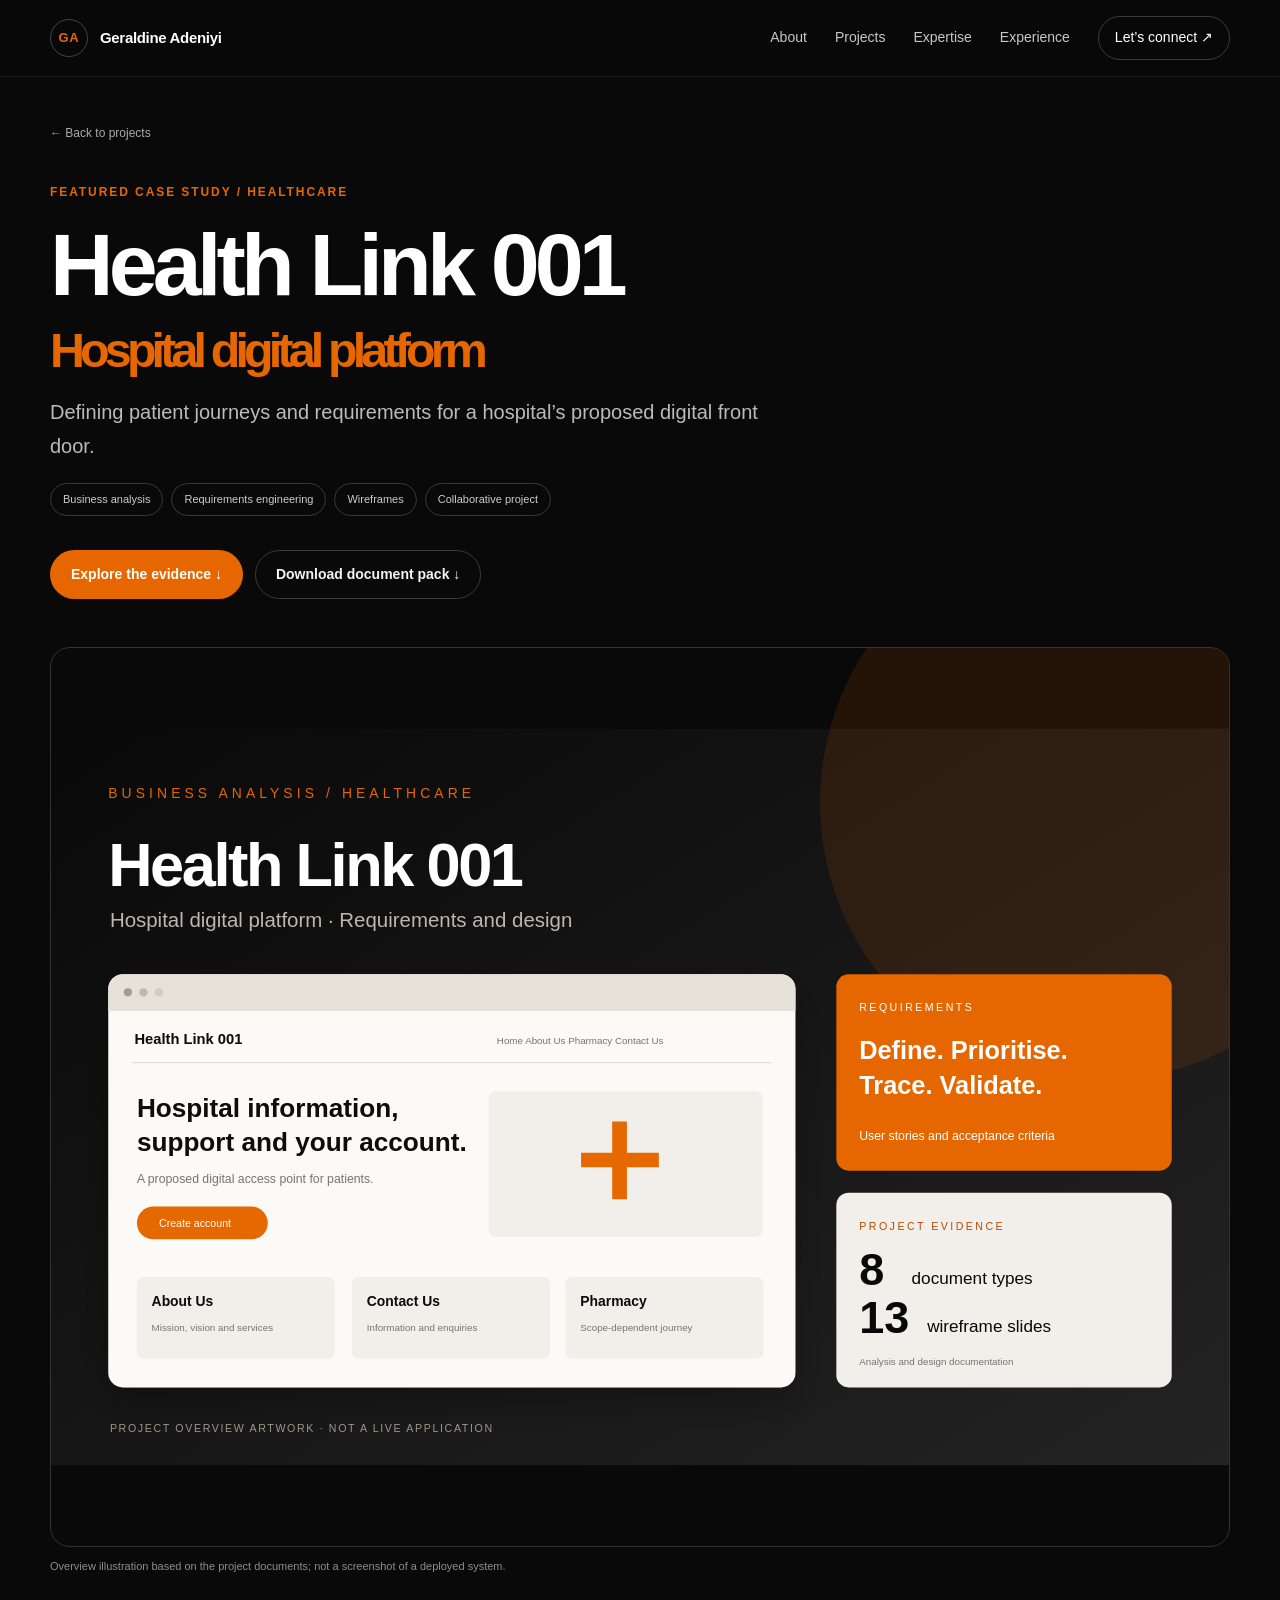
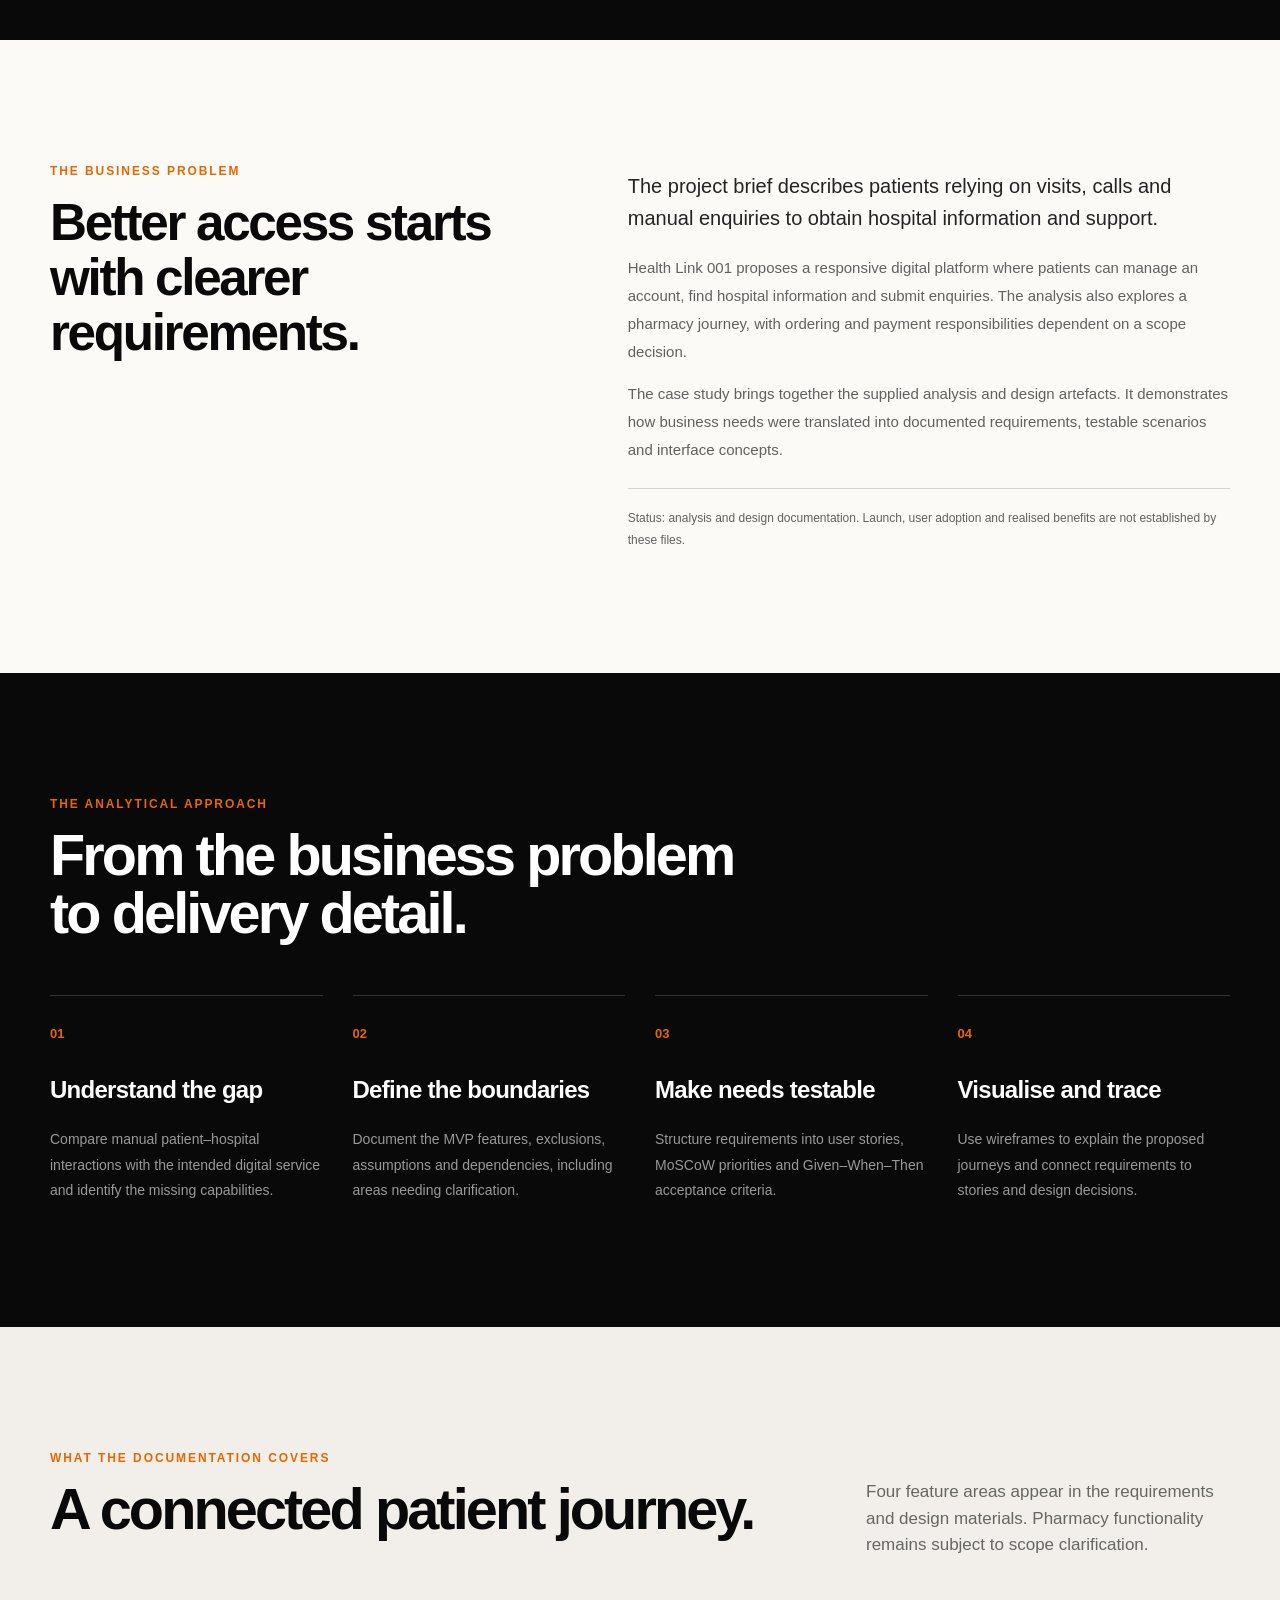
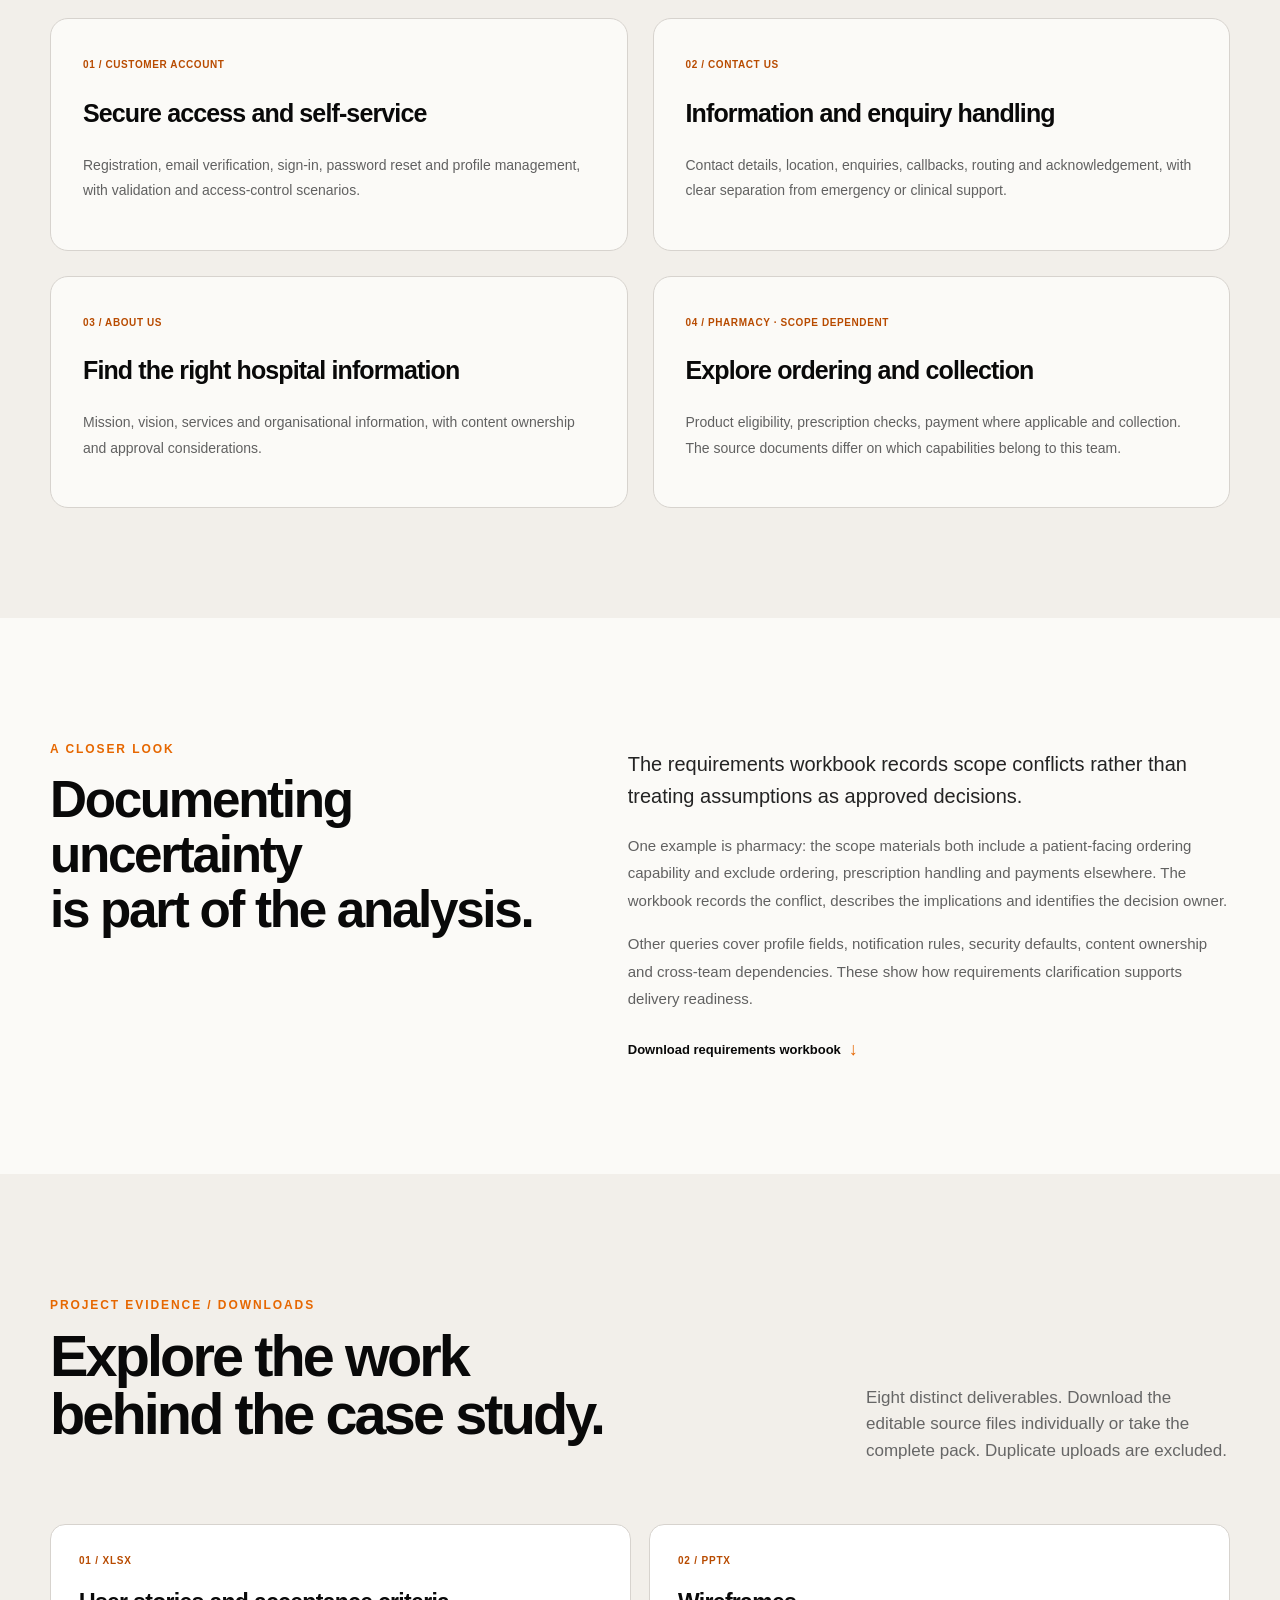
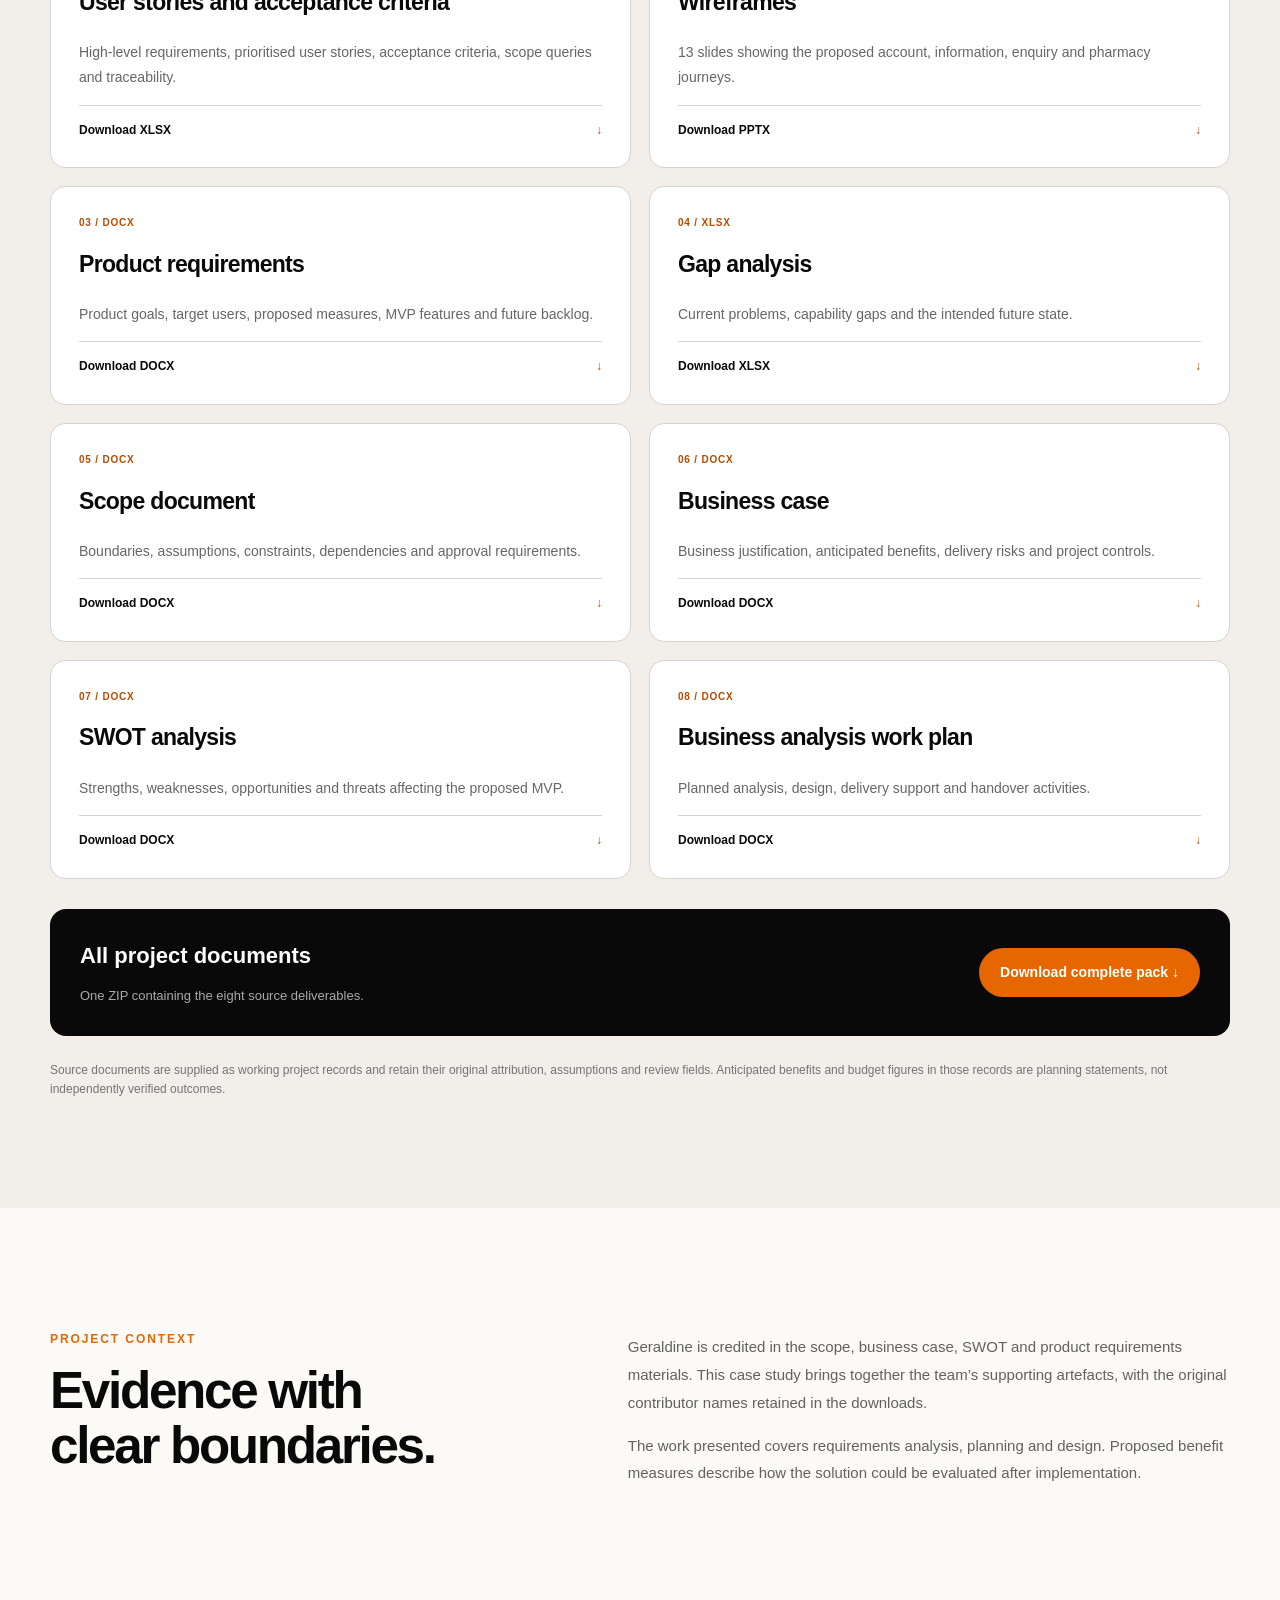
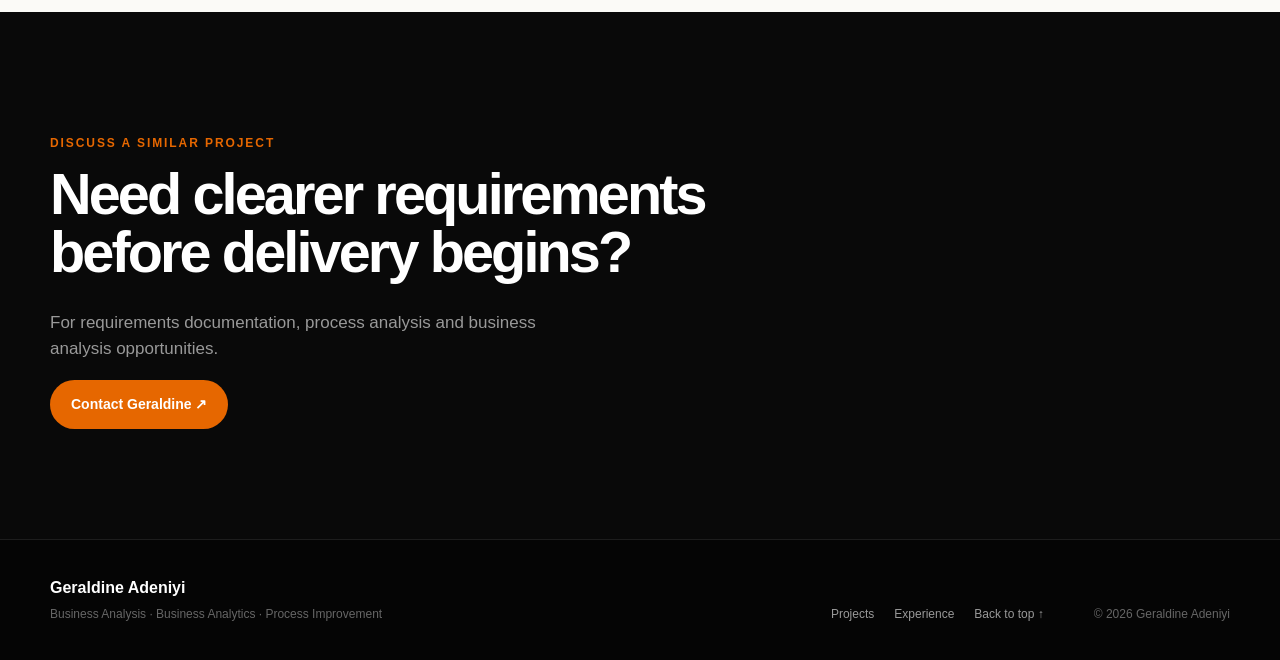
==== health-link.html @ 3f46150f "Add files via upload" ====
<!doctype html><html lang="en"><head><meta charset="utf-8"><meta name="viewport" content="width=device-width,initial-scale=1"><meta name="theme-color" content="#090909"><title>Health Link 001 | Geraldine Adeniyi</title><meta name="description" content="Health Link 001 business analysis case study: hospital digital platform requirements, user stories, wireframes, gap analysis and project documentation."><link rel="stylesheet" href="styles.css"><link rel="icon" href="assets/favicon.svg"><script src="script.js" defer></script></head><body><a class="skip-link" href="#main">Skip to content</a><header class="site-header" id="top"><div class="shell nav-wrap"><a class="brand" href="index.html#top"><span class="brand-mark">GA</span><span class="brand-name">Geraldine Adeniyi</span></a><button class="menu-toggle" type="button" aria-expanded="false" aria-controls="primary-nav" aria-label="Open navigation"><span></span><span></span></button><nav id="primary-nav" class="primary-nav" aria-label="Primary navigation"><a href="index.html#about">About</a><a href="index.html#work">Projects</a><a href="index.html#expertise">Expertise</a><a href="index.html#experience">Experience</a><a href="index.html#contact" class="nav-cta">Let’s connect ↗</a></nav></div></header><main id="main"><section class="hl-hero"><div class="shell"><a class="hl-back" href="index.html#work">← Back to projects</a><p class="section-kicker">Featured case study / Healthcare</p><h1>Health Link 001<span>Hospital digital platform</span></h1><p class="hl-lede">Defining patient journeys and requirements for a hospital’s proposed digital front door.</p><div class="hl-tags"><span>Business analysis</span><span>Requirements engineering</span><span>Wireframes</span><span>Collaborative project</span></div><div class="hero-actions"><a class="button button-primary" href="#documents">Explore the evidence ↓</a><a class="button button-ghost" href="assets/health-link/health-link-project-documents.zip" download>Download document pack ↓</a></div><img class="hl-cover" src="assets/health-link/health-link-overview.svg" alt="Health Link project overview showing a hospital homepage concept and requirements deliverables" width="1440" height="900"><p class="hl-caption">Overview illustration based on the project documents; not a screenshot of a deployed system.</p></div></section><section class="section section-light"><div class="shell hl-intro"><div><p class="section-kicker">The business problem</p><h2>Better access starts with clearer requirements.</h2></div><div><p class="hl-lead">The project brief describes patients relying on visits, calls and manual enquiries to obtain hospital information and support.</p><p>Health Link 001 proposes a responsive digital platform where patients can manage an account, find hospital information and submit enquiries. The analysis also explores a pharmacy journey, with ordering and payment responsibilities dependent on a scope decision.</p><p>The case study brings together the supplied analysis and design artefacts. It demonstrates how business needs were translated into documented requirements, testable scenarios and interface concepts.</p><p class="hl-status">Status: analysis and design documentation. Launch, user adoption and realised benefits are not established by these files.</p></div></div></section><section class="section section-dark"><div class="shell"><div class="section-heading"><p class="section-kicker">The analytical approach</p><h2>From the business problem<br>to delivery detail.</h2></div><div class="hl-steps"><article><b>01</b><h3>Understand the gap</h3><p>Compare manual patient–hospital interactions with the intended digital service and identify the missing capabilities.</p></article><article><b>02</b><h3>Define the boundaries</h3><p>Document the MVP features, exclusions, assumptions and dependencies, including areas needing clarification.</p></article><article><b>03</b><h3>Make needs testable</h3><p>Structure requirements into user stories, MoSCoW priorities and Given–When–Then acceptance criteria.</p></article><article><b>04</b><h3>Visualise and trace</h3><p>Use wireframes to explain the proposed journeys and connect requirements to stories and design decisions.</p></article></div></div></section><section class="section section-cream"><div class="shell"><div class="section-heading split-heading"><div><p class="section-kicker">What the documentation covers</p><h2>A connected patient journey.</h2></div><p>Four feature areas appear in the requirements and design materials. Pharmacy functionality remains subject to scope clarification.</p></div><div class="hl-areas"><article><span>01 / CUSTOMER ACCOUNT</span><h3>Secure access and self-service</h3><p>Registration, email verification, sign-in, password reset and profile management, with validation and access-control scenarios.</p></article><article><span>02 / CONTACT US</span><h3>Information and enquiry handling</h3><p>Contact details, location, enquiries, callbacks, routing and acknowledgement, with clear separation from emergency or clinical support.</p></article><article><span>03 / ABOUT US</span><h3>Find the right hospital information</h3><p>Mission, vision, services and organisational information, with content ownership and approval considerations.</p></article><article><span>04 / PHARMACY · SCOPE DEPENDENT</span><h3>Explore ordering and collection</h3><p>Product eligibility, prescription checks, payment where applicable and collection. The source documents differ on which capabilities belong to this team.</p></article></div></div></section><section class="section section-light"><div class="shell hl-intro"><div><p class="section-kicker">A closer look</p><h2>Documenting uncertainty<br>is part of the analysis.</h2></div><div><p class="hl-lead">The requirements workbook records scope conflicts rather than treating assumptions as approved decisions.</p><p>One example is pharmacy: the scope materials both include a patient-facing ordering capability and exclude ordering, prescription handling and payments elsewhere. The workbook records the conflict, describes the implications and identifies the decision owner.</p><p>Other queries cover profile fields, notification rules, security defaults, content ownership and cross-team dependencies. These show how requirements clarification supports delivery readiness.</p><a class="text-link" href="assets/health-link/requirements-and-user-stories.xlsx" download>Download requirements workbook <span>↓</span></a></div></div></section><section class="section section-cream" id="documents"><div class="shell"><div class="section-heading split-heading"><div><p class="section-kicker">Project evidence / Downloads</p><h2>Explore the work<br>behind the case study.</h2></div><p>Eight distinct deliverables. Download the editable source files individually or take the complete pack. Duplicate uploads are excluded.</p></div><div class="hl-downloads"><article><span class="hl-filetype">01 / XLSX</span><h3>User stories and acceptance criteria</h3><p>High-level requirements, prioritised user stories, acceptance criteria, scope queries and traceability.</p><a href="assets/health-link/requirements-and-user-stories.xlsx" download>Download XLSX <span>↓</span></a></article><article><span class="hl-filetype">02 / PPTX</span><h3>Wireframes</h3><p>13 slides showing the proposed account, information, enquiry and pharmacy journeys.</p><a href="assets/health-link/wireframes.pptx" download>Download PPTX <span>↓</span></a></article><article><span class="hl-filetype">03 / DOCX</span><h3>Product requirements</h3><p>Product goals, target users, proposed measures, MVP features and future backlog.</p><a href="assets/health-link/product-requirements.docx" download>Download DOCX <span>↓</span></a></article><article><span class="hl-filetype">04 / XLSX</span><h3>Gap analysis</h3><p>Current problems, capability gaps and the intended future state.</p><a href="assets/health-link/gap-analysis.xlsx" download>Download XLSX <span>↓</span></a></article><article><span class="hl-filetype">05 / DOCX</span><h3>Scope document</h3><p>Boundaries, assumptions, constraints, dependencies and approval requirements.</p><a href="assets/health-link/scope-document.docx" download>Download DOCX <span>↓</span></a></article><article><span class="hl-filetype">06 / DOCX</span><h3>Business case</h3><p>Business justification, anticipated benefits, delivery risks and project controls.</p><a href="assets/health-link/business-case.docx" download>Download DOCX <span>↓</span></a></article><article><span class="hl-filetype">07 / DOCX</span><h3>SWOT analysis</h3><p>Strengths, weaknesses, opportunities and threats affecting the proposed MVP.</p><a href="assets/health-link/swot-analysis.docx" download>Download DOCX <span>↓</span></a></article><article><span class="hl-filetype">08 / DOCX</span><h3>Business analysis work plan</h3><p>Planned analysis, design, delivery support and handover activities.</p><a href="assets/health-link/ba-work-plan.docx" download>Download DOCX <span>↓</span></a></article></div><div class="hl-pack"><div><h3>All project documents</h3><p>One ZIP containing the eight source deliverables.</p></div><a class="button button-primary" href="assets/health-link/health-link-project-documents.zip" download>Download complete pack ↓</a></div><p class="project-note">Source documents are supplied as working project records and retain their original attribution, assumptions and review fields. Anticipated benefits and budget figures in those records are planning statements, not independently verified outcomes.</p></div></section><section class="section section-light"><div class="shell hl-intro"><div><p class="section-kicker">Project context</p><h2>Evidence with<br>clear boundaries.</h2></div><div><p>Geraldine is credited in the scope, business case, SWOT and product requirements materials. This case study brings together the team’s supporting artefacts, with the original contributor names retained in the downloads.</p><p>The work presented covers requirements analysis, planning and design. Proposed benefit measures describe how the solution could be evaluated after implementation.</p></div></div></section><section class="section contact-section"><div class="shell contact-copy"><p class="section-kicker">Discuss a similar project</p><h2>Need clearer requirements<br>before delivery begins?</h2><p>For requirements documentation, process analysis and business analysis opportunities.</p><a class="button button-primary" href="mailto:Geraldine.Adeniyi@gmail.com">Contact Geraldine ↗</a></div></section></main><footer class="site-footer"><div class="shell footer-grid"><div><strong>Geraldine Adeniyi</strong><p>Business Analysis · Business Analytics · Process Improvement</p></div><div class="footer-links"><a href="index.html#work">Projects</a><a href="index.html#experience">Experience</a><a href="index.html#top">Back to top ↑</a></div><p class="copyright">© <span id="year">2026</span> Geraldine Adeniyi</p></div></footer></body></html>
---- styles.css ----
:root{
  --ink:#090909;
  --ink-soft:#141414;
  --charcoal:#232323;
  --muted:#747474;
  --line:#d7d3ce;
  --cream:#f2efea;
  --paper:#fbfaf7;
  --white:#ffffff;
  --accent:#e66700;
  --accent-deep:#b84b00;
  --accent-soft:#f6dcc8;
  --radius:22px;
  --shadow:0 18px 60px rgba(0,0,0,.12);
  --shell:min(1180px,calc(100% - 40px));
}
*{box-sizing:border-box}
html{scroll-behavior:smooth}
body{margin:0;background:var(--paper);color:var(--ink);font-family:Inter,ui-sans-serif,-apple-system,BlinkMacSystemFont,"Segoe UI",Roboto,Helvetica,Arial,sans-serif;line-height:1.55;-webkit-font-smoothing:antialiased}
img{display:block;max-width:100%}
a{color:inherit;text-decoration:none}
button,input,textarea,select{font:inherit}
button{color:inherit}
.shell{width:var(--shell);margin-inline:auto}
.skip-link{position:fixed;left:16px;top:-80px;z-index:9999;background:var(--accent);color:#fff;padding:10px 14px;border-radius:9px}.skip-link:focus{top:16px}

.site-header{position:fixed;inset:0 0 auto;z-index:100;background:rgba(9,9,9,.88);backdrop-filter:blur(18px);border-bottom:1px solid rgba(255,255,255,.08)}
.nav-wrap{height:76px;display:flex;align-items:center;justify-content:space-between;gap:30px}
.brand{display:flex;align-items:center;gap:12px;color:#fff;font-weight:750;letter-spacing:-.02em}.brand-mark{display:grid;place-items:center;width:38px;height:38px;border:1px solid rgba(255,255,255,.24);border-radius:50%;color:var(--accent);font-size:13px;letter-spacing:.06em}.brand-name{font-size:15px}
.primary-nav{display:flex;align-items:center;gap:28px;color:#c8c8c8;font-size:14px}.primary-nav a{transition:.25s}.primary-nav a:hover{color:#fff}.nav-cta{border:1px solid #3b3b3b;padding:10px 16px;border-radius:999px;color:#fff!important}.nav-cta:hover{border-color:var(--accent)!important}
.menu-toggle{display:none;background:none;border:0;width:44px;height:44px;place-items:center;padding:0}.menu-toggle span{display:block;width:21px;height:1px;background:#fff;margin:5px auto}

.hero{min-height:820px;background:var(--ink);color:#fff;padding:150px 0 86px;position:relative;overflow:hidden}.hero:before{content:"";position:absolute;width:620px;height:620px;border-radius:50%;background:radial-gradient(circle,rgba(230,103,0,.17),transparent 66%);right:-180px;top:-120px}.hero-grid{display:grid;grid-template-columns:1.12fr .88fr;align-items:center;gap:70px;position:relative;z-index:1}.eyebrow{display:flex;align-items:center;gap:10px;color:#bbb;font-size:13px;text-transform:uppercase;letter-spacing:.13em}.eyebrow span{width:34px;height:1px;background:var(--accent)}
.hero h1{font-size:clamp(52px,6.3vw,88px);line-height:.98;letter-spacing:-.065em;max-width:850px;margin:25px 0 27px;font-weight:650}.hero h1 em{font-style:normal;color:var(--accent)}.hero-lede{max-width:720px;color:#b8b8b8;font-size:19px;line-height:1.7}.hero-actions{display:flex;gap:12px;margin:34px 0 42px;flex-wrap:wrap}.button{display:inline-flex;align-items:center;justify-content:center;gap:9px;border-radius:999px;padding:13px 20px;border:1px solid transparent;cursor:pointer;font-weight:700;font-size:14px;transition:.25s}.button-primary{background:var(--accent);color:#fff}.button-primary:hover{background:#ff7600;transform:translateY(-1px)}.button-ghost{border-color:#3a3a3a;color:#f4f4f4}.button-ghost:hover{border-color:#666;background:#171717}.hero-proof{display:grid;grid-template-columns:repeat(3,1fr);gap:16px;max-width:650px}.hero-proof div{border-top:1px solid #333;padding-top:16px}.hero-proof strong{display:block;font-size:22px;letter-spacing:-.03em}.hero-proof span{display:block;color:#888;font-size:12px;margin-top:4px}
.hero-visual{position:relative;min-height:590px}.portrait-frame{height:590px;border-radius:190px 190px 26px 26px;overflow:hidden;border:1px solid #343434;background:#1a1a1a;position:relative;z-index:2;box-shadow:0 25px 90px rgba(0,0,0,.38)}.portrait-frame img{width:100%;height:100%;object-fit:cover;object-position:center 20%}.availability{position:absolute;z-index:4;bottom:22px;left:-28px;background:#fff;color:#111;padding:12px 16px;border-radius:999px;font-size:12px;font-weight:700;box-shadow:var(--shadow);display:flex;align-items:center;gap:8px}.availability i{width:8px;height:8px;background:var(--accent);border-radius:50%;box-shadow:0 0 0 5px rgba(230,103,0,.12)}.hero-orbit{position:absolute;border:1px solid rgba(230,103,0,.3);border-radius:50%;z-index:1}.hero-orbit-one{width:160px;height:160px;right:-45px;top:100px}.hero-orbit-two{width:80px;height:80px;left:-30px;top:30px}

.ticker{overflow:hidden;background:var(--accent);color:#fff;border-block:1px solid rgba(0,0,0,.1)}.ticker-track{display:flex;gap:24px;align-items:center;white-space:nowrap;width:max-content;padding:14px 0;animation:ticker 38s linear infinite;text-transform:uppercase;font-size:12px;font-weight:800;letter-spacing:.1em}.ticker-track b{opacity:.6}@keyframes ticker{to{transform:translateX(-50%)}}
.section{padding:110px 0}.section-light{background:var(--paper)}.section-dark{background:var(--ink);color:#fff}.section-cream{background:var(--cream)}.section-kicker{font-size:12px;font-weight:800;text-transform:uppercase;letter-spacing:.16em;color:var(--accent)}
.about-grid{display:grid;grid-template-columns:.55fr 1.5fr .8fr;gap:55px;align-items:start}.about-main h2,.section-heading h2,.founder-copy h2,.contact-copy h2{font-size:clamp(40px,4.5vw,64px);line-height:1.02;letter-spacing:-.05em;margin:0 0 28px}.about-main p{font-size:17px;color:#4f4f4f;max-width:790px}.about-main .lead{font-size:21px;color:#1f1f1f}.about-main a{color:var(--accent);font-weight:750}.about-aside{border-top:1px solid var(--line);padding-top:18px}.aside-title{margin:0 0 17px;font-size:13px;text-transform:uppercase;letter-spacing:.12em;color:#777}.chip-grid{display:flex;flex-wrap:wrap;gap:8px}.chip-grid span{border:1px solid #d7d3ce;background:#fff;border-radius:999px;padding:8px 11px;font-size:12px;color:#444}
.section-heading{max-width:850px;margin-bottom:52px}.section-dark .section-heading h2{color:#fff}.capability-grid{display:grid;grid-template-columns:repeat(3,1fr);border-top:1px solid #2e2e2e}.capability-card{padding:38px 28px 24px 0;border-right:1px solid #2e2e2e;min-height:290px}.capability-card+ .capability-card{padding-left:28px}.capability-card:last-child{border-right:0}.card-index{color:var(--accent);font-weight:800;font-size:13px}.capability-card h3{font-size:29px;letter-spacing:-.04em;margin:65px 0 14px}.capability-card p{color:#939393;font-size:15px;max-width:330px}
.split-heading{display:grid;grid-template-columns:1.35fr .65fr;gap:60px;max-width:none;align-items:end}.split-heading p:last-child{color:#666;font-size:17px;margin:0 0 8px}.projects-grid{display:grid;grid-template-columns:repeat(2,1fr);gap:24px}.project-card{background:#fff;border:1px solid #dedad5;border-radius:var(--radius);overflow:hidden;box-shadow:0 1px 0 rgba(0,0,0,.02);transition:.25s}.project-card:hover{transform:translateY(-3px);box-shadow:0 24px 60px rgba(31,23,14,.10)}.project-featured{grid-column:1/-1;display:grid;grid-template-columns:1.25fr .75fr}.project-wide{grid-column:1/-1;display:grid;grid-template-columns:.95fr 1.05fr}.project-image{position:relative;background:#e8e5e0;min-height:310px;display:block;overflow:hidden}.project-featured .project-image,.project-wide .project-image{min-height:420px}.project-image img{width:100%;height:100%;object-fit:cover;transition:transform .5s}.project-card:hover .project-image img{transform:scale(1.015)}.project-image-health img{object-fit:contain;background:#fff;padding:18px}.live-badge,.asset-badge{position:absolute;left:18px;top:18px;border-radius:999px;padding:7px 10px;font-size:11px;font-weight:800;letter-spacing:.04em}.live-badge{background:var(--accent);color:#fff}.asset-badge{background:rgba(9,9,9,.82);color:#fff;backdrop-filter:blur(6px)}.project-body{padding:28px 28px 31px}.project-meta{display:flex;justify-content:space-between;gap:15px;color:#777;font-size:11px;text-transform:uppercase;letter-spacing:.09em}.project-body h3{font-size:30px;letter-spacing:-.04em;margin:19px 0 12px}.project-body p{color:#616161;font-size:15px}.text-link{display:inline-flex;align-items:center;gap:8px;margin-top:8px;font-size:13px;font-weight:800}.text-link span{color:var(--accent);font-size:18px}
.service-groups{display:grid;grid-template-columns:1fr 1fr;gap:22px}.service-group{border:1px solid var(--line);border-radius:var(--radius);padding:32px;background:#fff;min-height:330px}.service-primary{display:flex;flex-direction:column}.service-label{color:var(--accent);font-size:11px;font-weight:800;text-transform:uppercase;letter-spacing:.14em;margin:0}.service-group h3{font-size:35px;letter-spacing:-.04em;margin:50px 0 14px}.service-group>p:not(.service-label){color:#666;max-width:470px}.service-button{margin-top:auto;border:0;border-top:1px solid var(--line);background:transparent;text-align:left;padding:18px 0 0;font-weight:800;cursor:pointer;display:flex;justify-content:space-between}.service-button span{color:var(--accent)}.standalones{grid-column:1/-1;min-height:auto}.standalone-list{margin-top:20px;border-top:1px solid var(--line)}.standalone-list button{width:100%;display:flex;align-items:center;justify-content:space-between;padding:21px 0;border:0;border-bottom:1px solid var(--line);background:none;cursor:pointer;text-align:left;font-size:24px;letter-spacing:-.025em}.standalone-list button:hover span{color:var(--accent)}.standalone-list b{font-size:11px;color:#aaa;letter-spacing:.12em}
.founder-section{background:var(--accent);color:#fff}.founder-grid{display:grid;grid-template-columns:.45fr 1.55fr;gap:70px}.founder-badge{width:150px;height:150px;border:1px solid rgba(255,255,255,.45);border-radius:50%;display:grid;place-items:center;text-transform:uppercase;letter-spacing:.12em;font-size:12px}.founder-copy .section-kicker{color:#1c1c1c}.founder-copy p{max-width:760px;font-size:19px;color:#ffe8d8}.founder-copy .button{background:#111;margin-top:18px}.founder-copy .button:hover{background:#262626}
.experience-grid{display:grid;grid-template-columns:.8fr 1.2fr;gap:70px}.timeline{border-top:1px solid var(--line)}.timeline-item{display:grid;grid-template-columns:145px 1fr;gap:28px;border-bottom:1px solid var(--line);padding:28px 0}.timeline-date{font-size:12px;color:#777;text-transform:uppercase;letter-spacing:.08em}.timeline h3{font-size:23px;letter-spacing:-.03em;margin:0 0 3px}.timeline .org{color:var(--accent);font-weight:700;margin:0 0 10px;font-size:13px}.timeline p{color:#666;font-size:14px;margin:0;max-width:600px}
.contact-section{background:var(--ink);color:#fff}.contact-grid{display:grid;grid-template-columns:.9fr 1.1fr;gap:90px}.contact-copy p:not(.section-kicker){color:#999;font-size:17px;max-width:540px}.contact-email{display:inline-flex;gap:10px;margin-top:28px;color:#fff;font-weight:800;border-bottom:1px solid #3a3a3a;padding-bottom:8px}.contact-email span{color:var(--accent)}.contact-form{display:grid;grid-template-columns:1fr 1fr;gap:18px}.contact-form label{display:grid;gap:8px;color:#aaa;font-size:12px}.contact-form label:nth-of-type(3),.contact-form label:nth-of-type(4){grid-column:1/-1}.contact-form input,.contact-form select,.contact-form textarea{width:100%;background:#141414;border:1px solid #333;border-radius:12px;color:#fff;padding:13px 14px;outline:none}.contact-form textarea{resize:vertical;min-height:145px}.contact-form input:focus,.contact-form select:focus,.contact-form textarea:focus{border-color:var(--accent)}.form-submit{grid-column:1/-1;border:0;justify-content:space-between}.form-note{grid-column:1/-1;color:#727272;font-size:11px}.form-note a{color:#bfbfbf;text-decoration:underline}.hp{position:absolute!important;left:-9999px!important;opacity:0!important}
.site-footer{background:#050505;color:#fff;border-top:1px solid #1d1d1d;padding:36px 0}.footer-grid{display:grid;grid-template-columns:1fr auto auto;align-items:end;gap:50px}.footer-grid strong{font-size:16px}.footer-grid p{color:#666;font-size:12px;margin:4px 0 0}.footer-links{display:flex;gap:20px;color:#999;font-size:12px}.footer-links a:hover{color:var(--accent)}.copyright{white-space:nowrap}
.reveal{opacity:0;transform:translateY(18px);transition:opacity .65s ease,transform .65s ease}.reveal.visible{opacity:1;transform:none}

@media (max-width:980px){
  :root{--shell:min(100% - 32px,760px)}
  .menu-toggle{display:block}.primary-nav{position:absolute;top:76px;left:0;right:0;background:#0d0d0d;border-top:1px solid #272727;padding:22px 24px 28px;display:none;flex-direction:column;align-items:flex-start}.primary-nav.open{display:flex}.nav-cta{margin-top:4px}
  .hero{padding-top:130px}.hero-grid{grid-template-columns:1fr;gap:45px}.hero-copy{order:1}.hero-visual{order:0;max-width:460px;margin-inline:auto;width:100%;min-height:480px}.portrait-frame{height:480px}.hero-proof{max-width:none}
  .about-grid{grid-template-columns:1fr;gap:30px}.about-aside{margin-top:10px}.capability-grid{grid-template-columns:1fr}.capability-card,.capability-card+.capability-card{border-right:0;border-bottom:1px solid #2e2e2e;padding:30px 0;min-height:auto}.capability-card:last-child{border-bottom:0}.capability-card h3{margin-top:38px}
  .split-heading{grid-template-columns:1fr;gap:18px}.projects-grid{grid-template-columns:1fr}.project-featured,.project-wide{grid-column:auto;display:block}.project-featured .project-image,.project-wide .project-image{min-height:340px}.service-groups{grid-template-columns:1fr}.standalones{grid-column:auto}.founder-grid,.experience-grid,.contact-grid{grid-template-columns:1fr}.founder-badge{width:110px;height:110px}.contact-grid{gap:45px}.footer-grid{grid-template-columns:1fr;gap:20px;align-items:start}
}
@media (max-width:640px){
  :root{--shell:calc(100% - 28px);--radius:18px}.section{padding:78px 0}.brand-name{display:none}.hero{min-height:auto;padding:115px 0 64px}.hero h1{font-size:50px}.hero-lede{font-size:17px}.hero-proof{grid-template-columns:1fr 1fr}.hero-proof div:last-child{grid-column:1/-1}.hero-visual{min-height:390px}.portrait-frame{height:390px;border-radius:120px 120px 20px 20px}.availability{left:10px;bottom:14px;max-width:92%}.about-main h2,.section-heading h2,.founder-copy h2,.contact-copy h2{font-size:40px}.about-main .lead{font-size:18px}.project-image,.project-featured .project-image,.project-wide .project-image{min-height:235px}.project-body{padding:23px 20px}.project-body h3{font-size:26px}.service-group{padding:24px}.service-group h3{font-size:30px}.standalone-list button{font-size:20px}.timeline-item{grid-template-columns:1fr;gap:10px}.contact-form{grid-template-columns:1fr}.contact-form label,.contact-form label:nth-of-type(3),.contact-form label:nth-of-type(4),.form-submit,.form-note{grid-column:1}.footer-links{flex-wrap:wrap}.ticker-track{animation-duration:28s}
}
@media (prefers-reduced-motion:reduce){html{scroll-behavior:auto}.ticker-track{animation:none}.reveal{opacity:1;transform:none;transition:none}}

.project-showcase{grid-template-columns:repeat(2,minmax(0,1fr));gap:26px}
.project-showcase .project-card{display:flex;flex-direction:column}
.project-showcase .project-image{min-height:0;aspect-ratio:16/9;background:#111}
.project-thumbnail img{width:100%;height:100%;object-fit:cover;padding:0;background:transparent}
.project-open{position:absolute;right:18px;bottom:18px;background:#fff;color:#111;padding:8px 11px;border-radius:999px;font-size:11px;font-weight:850;opacity:0;transform:translateY(4px);transition:.25s;box-shadow:0 8px 24px rgba(0,0,0,.14)}
.project-thumbnail:hover .project-open{opacity:1;transform:none}
.project-showcase .project-body{display:flex;flex-direction:column;flex:1}
.project-showcase .text-link{margin-top:auto;padding-top:12px}
.cv-section{background:#111;color:#fff;position:relative;overflow:hidden}
.cv-section:before{content:"";position:absolute;width:520px;height:520px;border-radius:50%;right:-180px;top:-220px;background:radial-gradient(circle,rgba(230,103,0,.2),transparent 67%)}
.cv-grid{display:grid;grid-template-columns:1.25fr .75fr;gap:70px;align-items:center;position:relative;z-index:1}
.cv-copy h2{font-size:clamp(40px,4.5vw,64px);line-height:1.02;letter-spacing:-.05em;margin:0 0 24px}
.cv-copy>p:not(.section-kicker){max-width:720px;color:#aaa;font-size:18px}
.role-pills{display:flex;flex-wrap:wrap;gap:9px;margin-top:30px}
.role-pills span{border:1px solid #343434;background:#181818;color:#ddd;border-radius:999px;padding:9px 13px;font-size:12px}
.cv-card{background:#f4f0eb;color:#111;border-radius:24px;padding:34px;min-height:320px;display:flex;flex-direction:column;box-shadow:0 30px 90px rgba(0,0,0,.28)}
.cv-card-label{margin:0 0 auto;color:var(--accent);font-size:11px;text-transform:uppercase;letter-spacing:.15em;font-weight:850}
.cv-card strong{display:block;font-size:31px;letter-spacing:-.04em;margin-bottom:5px}
.cv-card>span{color:#707070;font-size:13px}
.cv-card .button{margin-top:38px;justify-content:space-between}
.cv-card .button b{font-size:18px}
@media (max-width:980px){.project-showcase{grid-template-columns:1fr}.cv-grid{grid-template-columns:1fr}.cv-card{min-height:260px;max-width:560px}.project-open{opacity:1;transform:none}}
@media (max-width:640px){.project-showcase{gap:18px}.cv-card{padding:26px;min-height:240px}.cv-card strong{font-size:27px}.project-open{right:12px;bottom:12px}}

html{scroll-padding-top:95px}a:focus-visible,button:focus-visible,summary:focus-visible{outline:3px solid var(--accent);outline-offset:5px}.reveal{opacity:1;transform:none}.hero-visual{min-height:540px}.portrait-frame{height:540px;border-radius:24px}.portrait-frame img{object-position:center}.visual-caption{position:absolute;top:20px;left:20px;z-index:4;background:#090909b8;color:white;padding:8px 12px;border-radius:20px;font-size:10px;letter-spacing:.08em}.hero-panel{position:absolute;bottom:26px;left:-32px;right:25px;z-index:4;padding:24px;background:#fbfaf7;color:#090909;border-radius:16px;box-shadow:0 20px 50px #0004}.hero-panel small{color:#e66700;font-size:10px;font-weight:800;letter-spacing:.12em}.hero-panel strong{display:block;font-size:25px;line-height:1.15;letter-spacing:-1px;margin:10px 0}.hero-panel p{font-size:12px;color:#666;margin:0}.hero h1{font-size:clamp(50px,6vw,83px)}.photo-note{position:absolute;top:60px;left:20px;color:#fff;background:#090909a0;padding:6px 10px;font-size:9px;border-radius:20px}.hero-proof strong{font-size:18px}.hero-proof span{font-size:11px}.project-showcase .project-image{aspect-ratio:16/10}.project-image img{position:absolute;inset:0}.project-body details{border-top:1px solid var(--line);margin-top:23px;padding-top:16px}.project-body summary{font-size:13px;font-weight:700;cursor:pointer;list-style:none;display:flex;justify-content:space-between}.project-body summary::-webkit-details-marker{display:none}.project-body summary span{color:var(--accent)}.brief{padding-top:20px}.brief h4{font-size:13px;margin:20px 0 8px}.brief p{font-size:13px;line-height:1.75}.status{font-size:10px;color:#b84b00;font-weight:700;letter-spacing:.04em}.filters{display:flex;gap:9px;flex-wrap:wrap;margin-bottom:30px}.filters button{border:1px solid #d7d3ce;background:transparent;border-radius:30px;padding:10px 17px;font-size:12px;cursor:pointer}.filters button.active{background:#090909;color:white;border-color:#090909}.project-card[hidden]{display:none}.project-note{font-size:12px;color:#747474;margin:25px 0 0}.learning-grid{display:grid;grid-template-columns:1fr 1fr;gap:60px}.learning-list{border-top:1px solid var(--line)}.learning-list article{padding:20px 0;border-bottom:1px solid var(--line)}.learning-list h3{font-size:20px;letter-spacing:-.03em;margin:0 0 8px}.learning-list p{font-size:13px;color:#747474;margin:0}.contact-grid{grid-template-columns:1.3fr .7fr;align-items:center}.contact-card{padding:32px;border:1px solid #333;border-radius:22px;background:#141414}.contact-card h3{font-size:24px;letter-spacing:-.03em;margin:0 0 15px}.contact-card p{font-size:14px;color:#999;line-height:1.8}.contact-card .button{margin-top:20px}.profile-slot{display:flex;align-items:center;gap:16px;margin-top:30px;padding-top:25px;border-top:1px solid var(--line)}.profile-slot img{height:64px;width:64px;object-fit:cover;border-radius:50%;filter:grayscale(1)}.profile-slot p{font-size:12px;margin:0!important;color:#747474}.profile-slot strong{display:block;color:#090909}.section-heading h2{max-width:800px}.asset-badge{max-width:calc(100% - 36px)}@media(max-width:980px){.hero-copy{order:0}.hero-visual{order:1;max-width:none;min-height:450px}.portrait-frame{height:450px;border-radius:22px}.hero-panel{left:22px;right:22px}.learning-grid{grid-template-columns:1fr;gap:35px}.contact-grid{grid-template-columns:1fr}}@media(max-width:640px){.hero-visual{min-height:380px}.portrait-frame{height:380px}.hero-panel{padding:20px;bottom:18px;left:15px;right:15px}.hero-panel strong{font-size:23px}.hero h1{font-size:51px}.hero-proof{grid-template-columns:repeat(3,1fr);gap:10px}.hero-proof div:last-child{grid-column:auto}.hero-proof strong{font-size:14px}.hero-proof span{font-size:10px}.brand-name{display:block;font-size:13px}.hero-lede{font-size:16px}.contact-email{font-size:14px}.project-showcase .project-image{min-height:0;aspect-ratio:16/10}.contact-card{padding:25px}.filters button{font-size:11px;padding:9px 12px}}

/* Portrait integration */
.hero-visual{min-height:0}.portrait-frame{height:auto;aspect-ratio:3/4;max-height:620px;border-radius:24px}.portrait-frame img{width:100%;height:100%;object-fit:cover;object-position:center top}.hero-panel{position:relative;bottom:auto;left:auto;right:auto;margin:-22px 18px 0;padding:23px;z-index:4}.hero-panel strong{font-size:25px}.profile-slot img{filter:none;object-position:center 30%;height:74px;width:74px}.hero-orbit-one{right:-25px;top:80px}@media(max-width:980px){.hero-visual{max-width:460px;margin-inline:auto;width:100%;min-height:0}.portrait-frame{height:auto;max-height:none}.hero-panel{left:auto;right:auto;bottom:auto;margin:-20px 15px 0}}@media(max-width:640px){.hero-visual{min-height:0;max-width:400px}.portrait-frame{height:auto;aspect-ratio:3/4;border-radius:20px}.hero-panel{padding:20px;margin:-18px 12px 0;bottom:auto;left:auto;right:auto}.hero-panel strong{font-size:23px}.hero-panel p{font-size:11px}}

/* Health Link project and case study */
.hl-featured{grid-column:1/-1;display:grid!important;grid-template-columns:1.25fr 1fr}.hl-featured[hidden]{display:none!important}.project-showcase .hl-featured .project-image{aspect-ratio:auto;min-height:370px}.hl-featured .project-image img{object-fit:cover}.hl-featured .project-body{padding:35px}.hl-card-tags,.hl-tags{display:flex;gap:8px;flex-wrap:wrap;margin:20px 0}.hl-card-tags span{font-size:10px;padding:6px 9px;border:1px solid var(--line);border-radius:20px}.hl-card-download{font-size:12px;color:var(--accent-deep);font-weight:700;margin-top:15px}.hl-hero{padding:120px 0 65px;background:var(--ink);color:white}.hl-back{display:inline-block;color:#aaa;font-size:12px;margin-bottom:28px}.hl-hero h1{font-size:clamp(52px,7vw,88px);line-height:1;letter-spacing:-.055em;margin:20px 0}.hl-hero h1 span{display:block;color:var(--accent);font-size:.55em;margin-top:17px}.hl-lede{font-size:20px;color:#bbb;max-width:720px;line-height:1.7}.hl-tags span{border:1px solid #393939;border-radius:20px;padding:7px 12px;font-size:11px;color:#ccc}.hl-cover{width:100%;border-radius:20px;border:1px solid #333;margin-top:48px}.hl-caption{font-size:11px;color:#8d8d8d;margin-bottom:0}.hl-intro{display:grid;grid-template-columns:.9fr 1.1fr;gap:85px}.hl-intro h2{font-size:clamp(35px,4vw,53px);line-height:1.07;letter-spacing:-.045em;margin:15px 0}.hl-intro p:not(.section-kicker){font-size:15px;line-height:1.85;color:#616161}.hl-intro .hl-lead{font-size:20px!important;color:#232323!important;line-height:1.6!important}.hl-status{font-size:12px!important;border-top:1px solid var(--line);padding-top:18px;margin-top:24px}.hl-steps{display:grid;grid-template-columns:repeat(4,1fr);gap:30px}.hl-steps article{border-top:1px solid #333;padding-top:25px}.hl-steps b{color:var(--accent);font-size:13px}.hl-steps h3{font-size:24px;letter-spacing:-.03em;margin-top:30px;line-height:1.15}.hl-steps p{color:#999;font-size:14px;line-height:1.8}.hl-areas{display:grid;grid-template-columns:1fr 1fr;gap:25px}.hl-areas article{background:var(--paper);border-radius:18px;padding:32px;border:1px solid var(--line)}.hl-areas span{font-size:10px;color:var(--accent-deep);letter-spacing:.06em;font-weight:800}.hl-areas h3{font-size:25px;line-height:1.2;letter-spacing:-.035em;margin-top:22px}.hl-areas p{font-size:14px;line-height:1.8;color:#616161}.hl-downloads{display:grid;grid-template-columns:repeat(2,1fr);gap:18px}.hl-downloads article{background:white;border:1px solid var(--line);padding:28px;border-radius:15px;display:flex;flex-direction:column}.hl-filetype{font-size:10px;letter-spacing:.08em;color:var(--accent-deep);font-weight:800}.hl-downloads h3{font-size:23px;letter-spacing:-.03em;margin:20px 0 10px;line-height:1.2}.hl-downloads p{font-size:14px;line-height:1.8;color:#666}.hl-downloads a{display:flex;justify-content:space-between;border-top:1px solid var(--line);padding-top:15px;margin-top:auto;font-size:12px;font-weight:800}.hl-downloads a span{color:var(--accent-deep)}.hl-pack{margin-top:30px;padding:30px;background:var(--ink);color:white;border-radius:16px;display:flex;justify-content:space-between;gap:25px;align-items:center}.hl-pack h3{margin:0;font-size:22px}.hl-pack p{font-size:13px;color:#aaa;margin-bottom:0}@media(max-width:980px){.hl-featured{grid-template-columns:1fr!important}.project-showcase .hl-featured .project-image{min-height:0;aspect-ratio:16/10}.hl-intro{grid-template-columns:1fr;gap:20px}.hl-steps{grid-template-columns:1fr 1fr}.hl-featured .project-body{padding:28px}}@media(max-width:640px){.hl-hero{padding-top:110px}.hl-hero h1{font-size:51px}.hl-lede{font-size:17px}.hl-cover{margin-top:30px;border-radius:12px}.hl-steps,.hl-areas,.hl-downloads{grid-template-columns:1fr}.hl-pack{display:block;padding:25px}.hl-pack .button{margin-top:25px}.hl-downloads article,.hl-areas article{padding:25px}.hl-featured .project-body{padding:23px 20px}.hl-hero .hero-actions .button{font-size:12px}.hl-featured .live-badge{font-size:9px;top:12px;left:12px}}
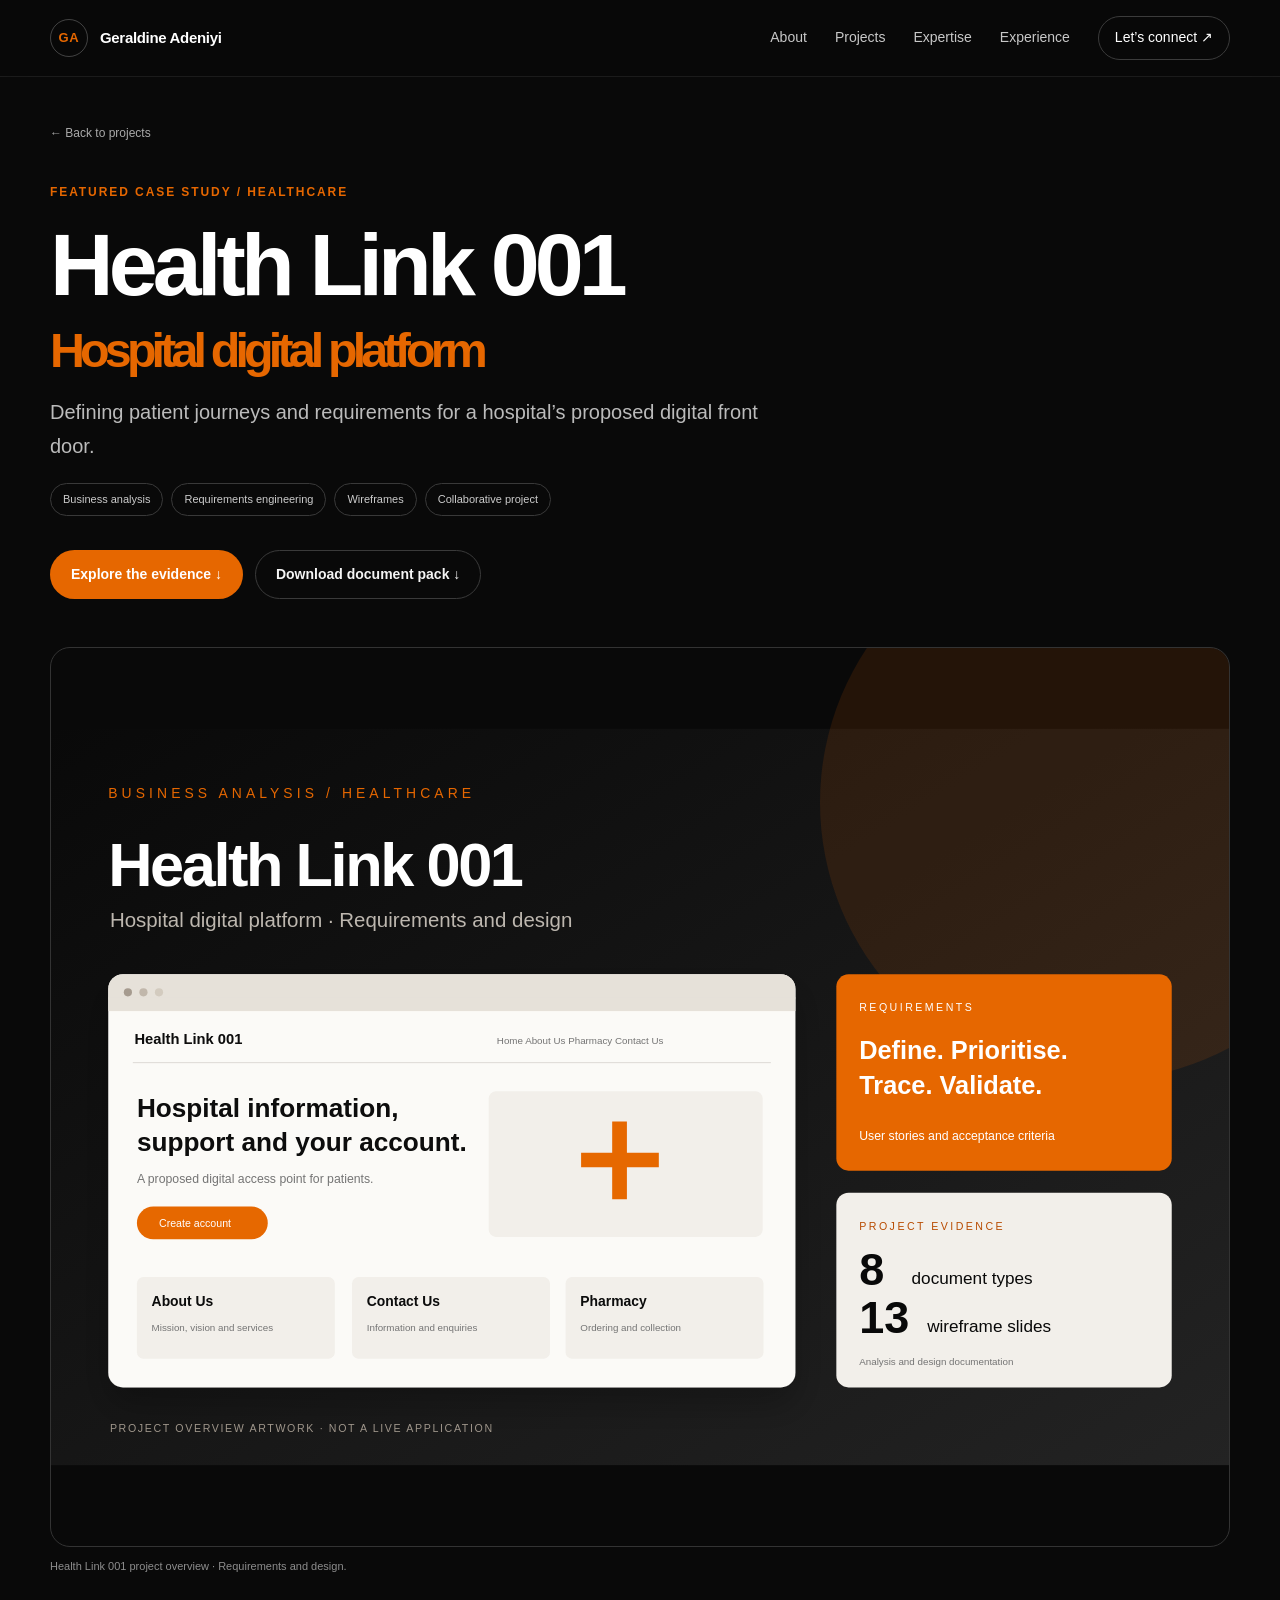
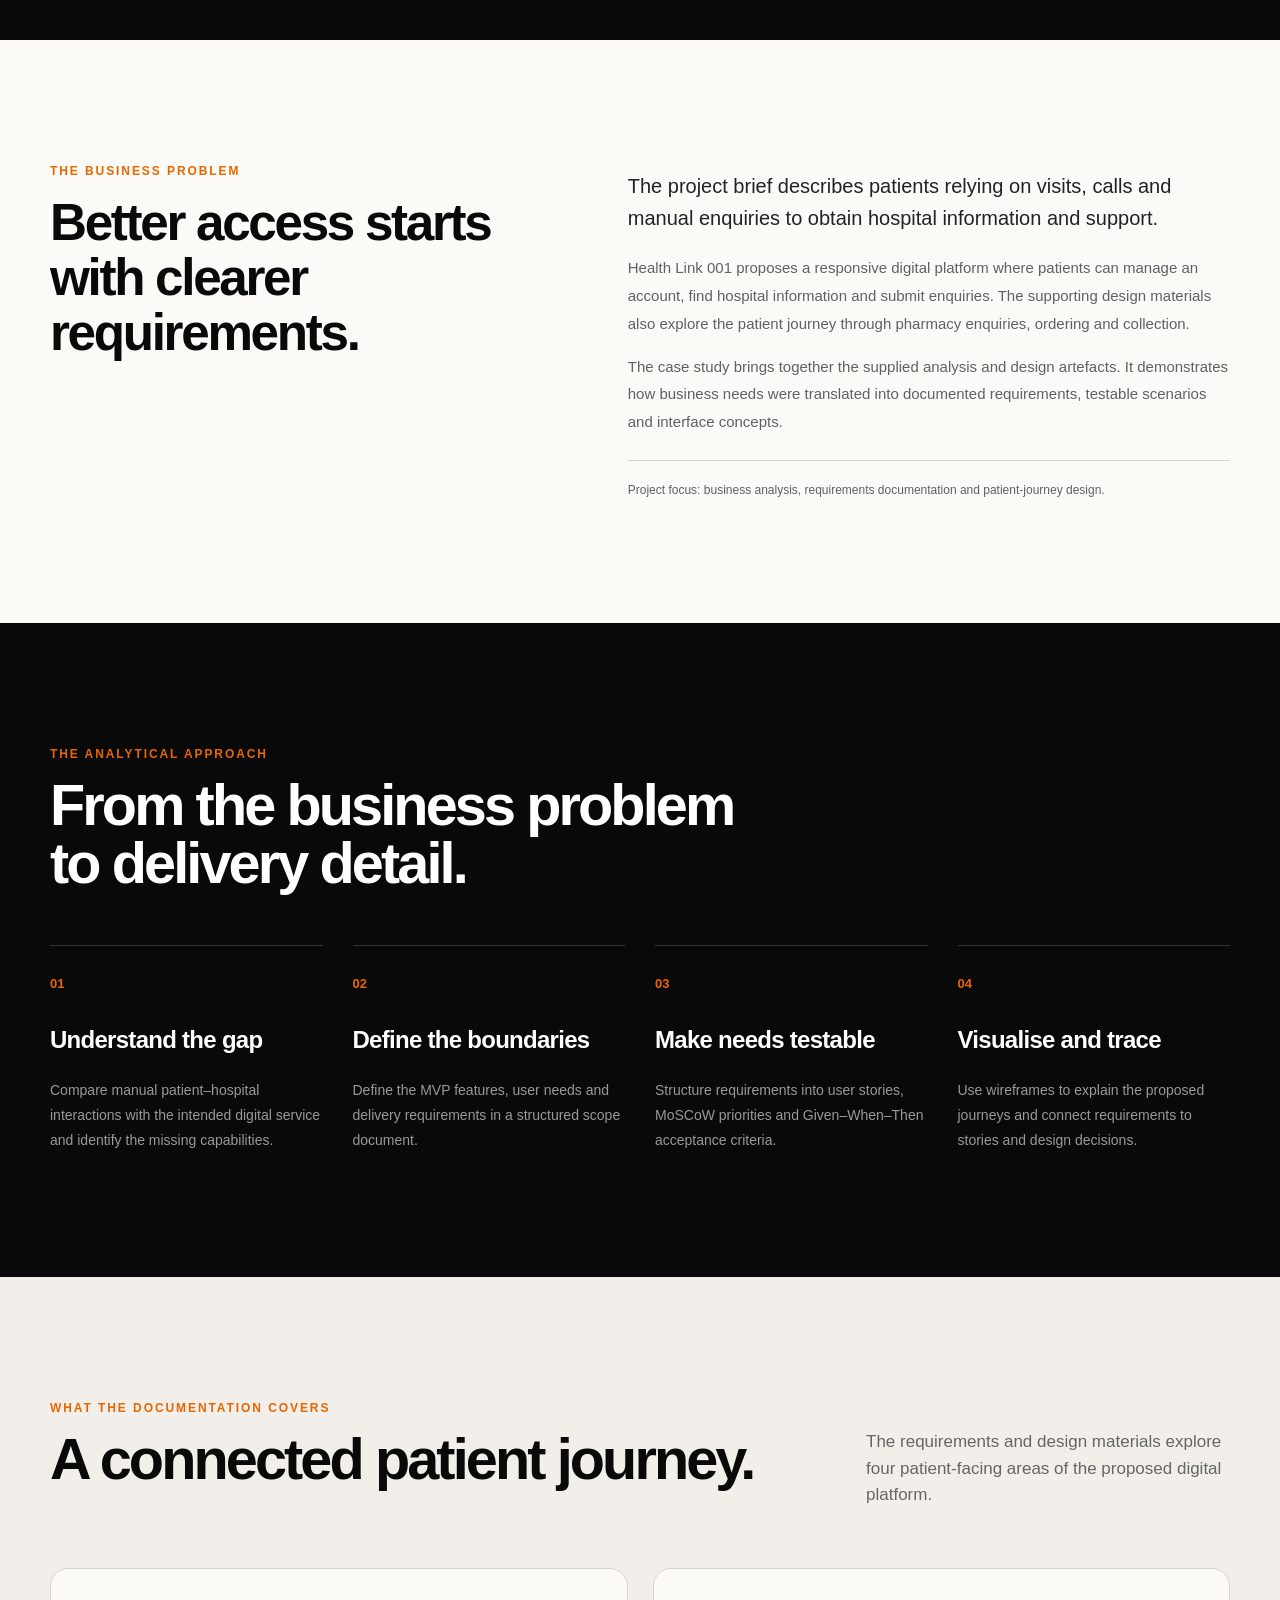
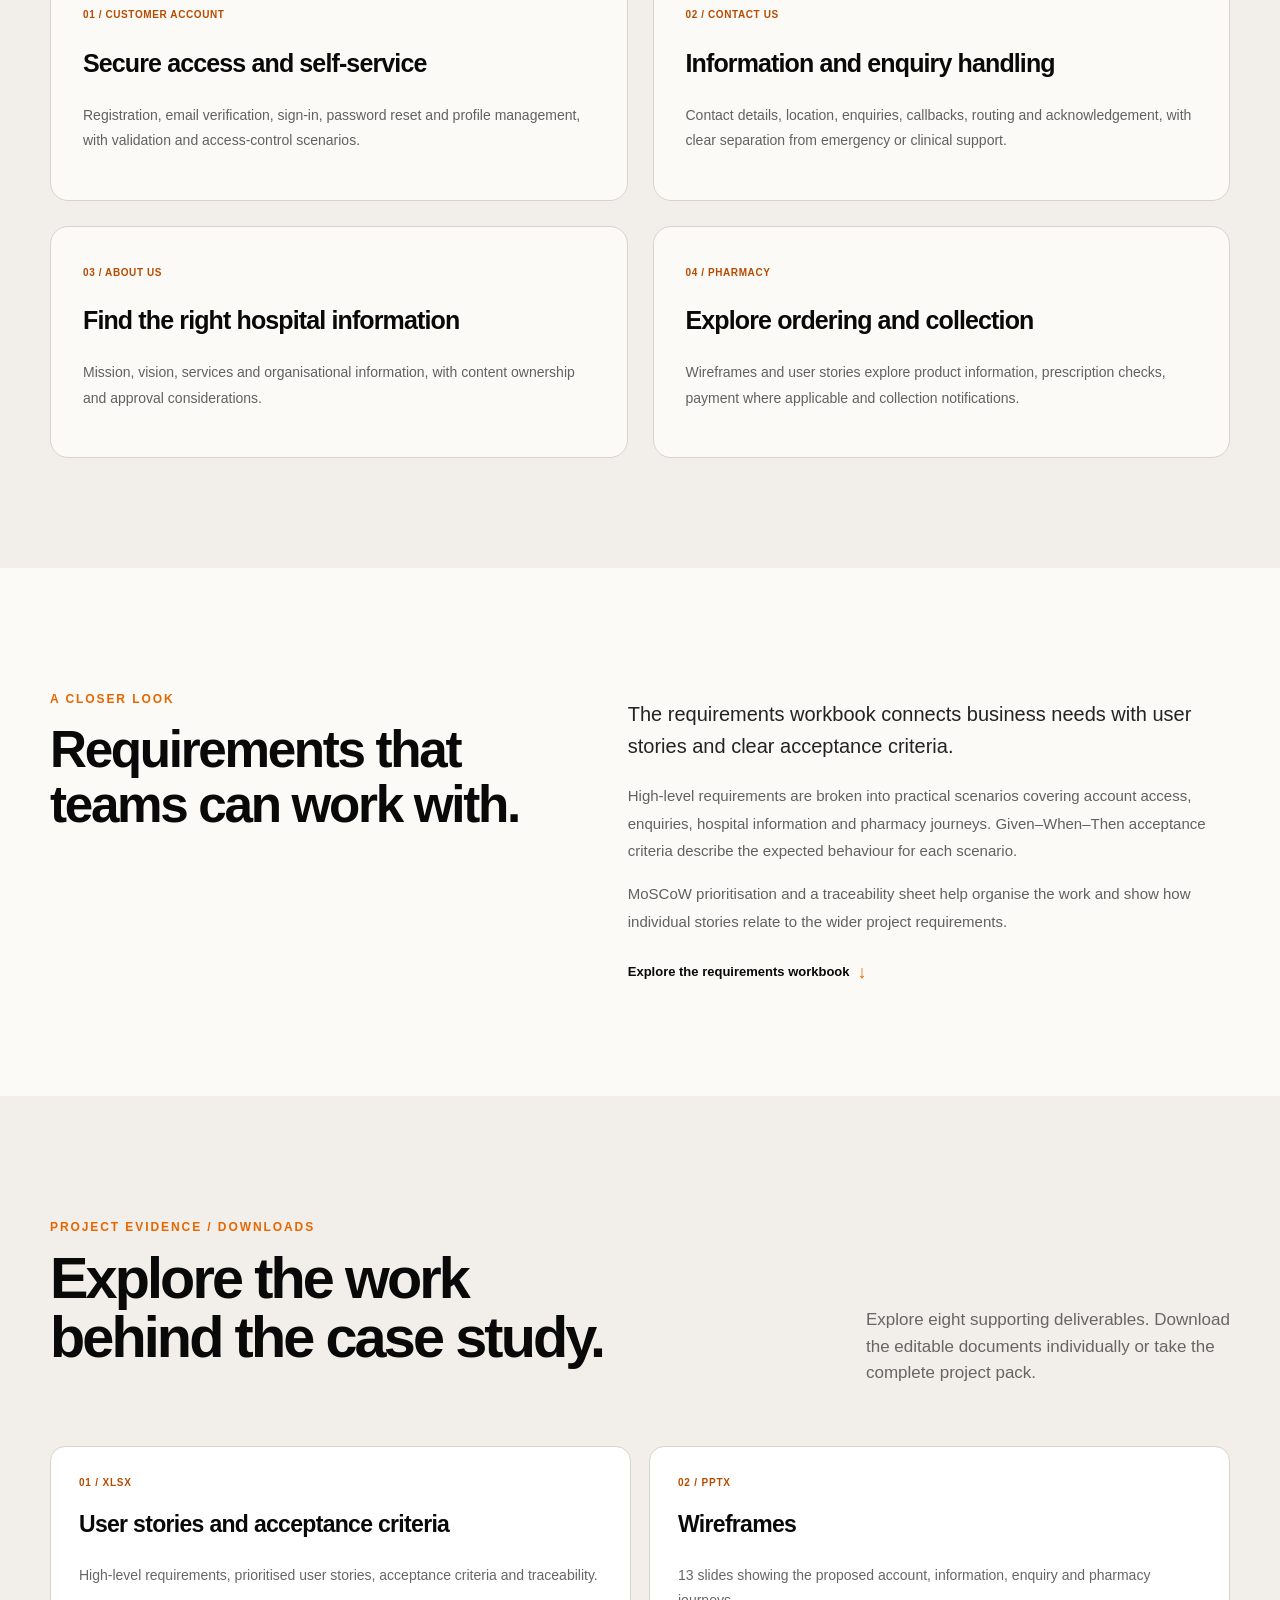
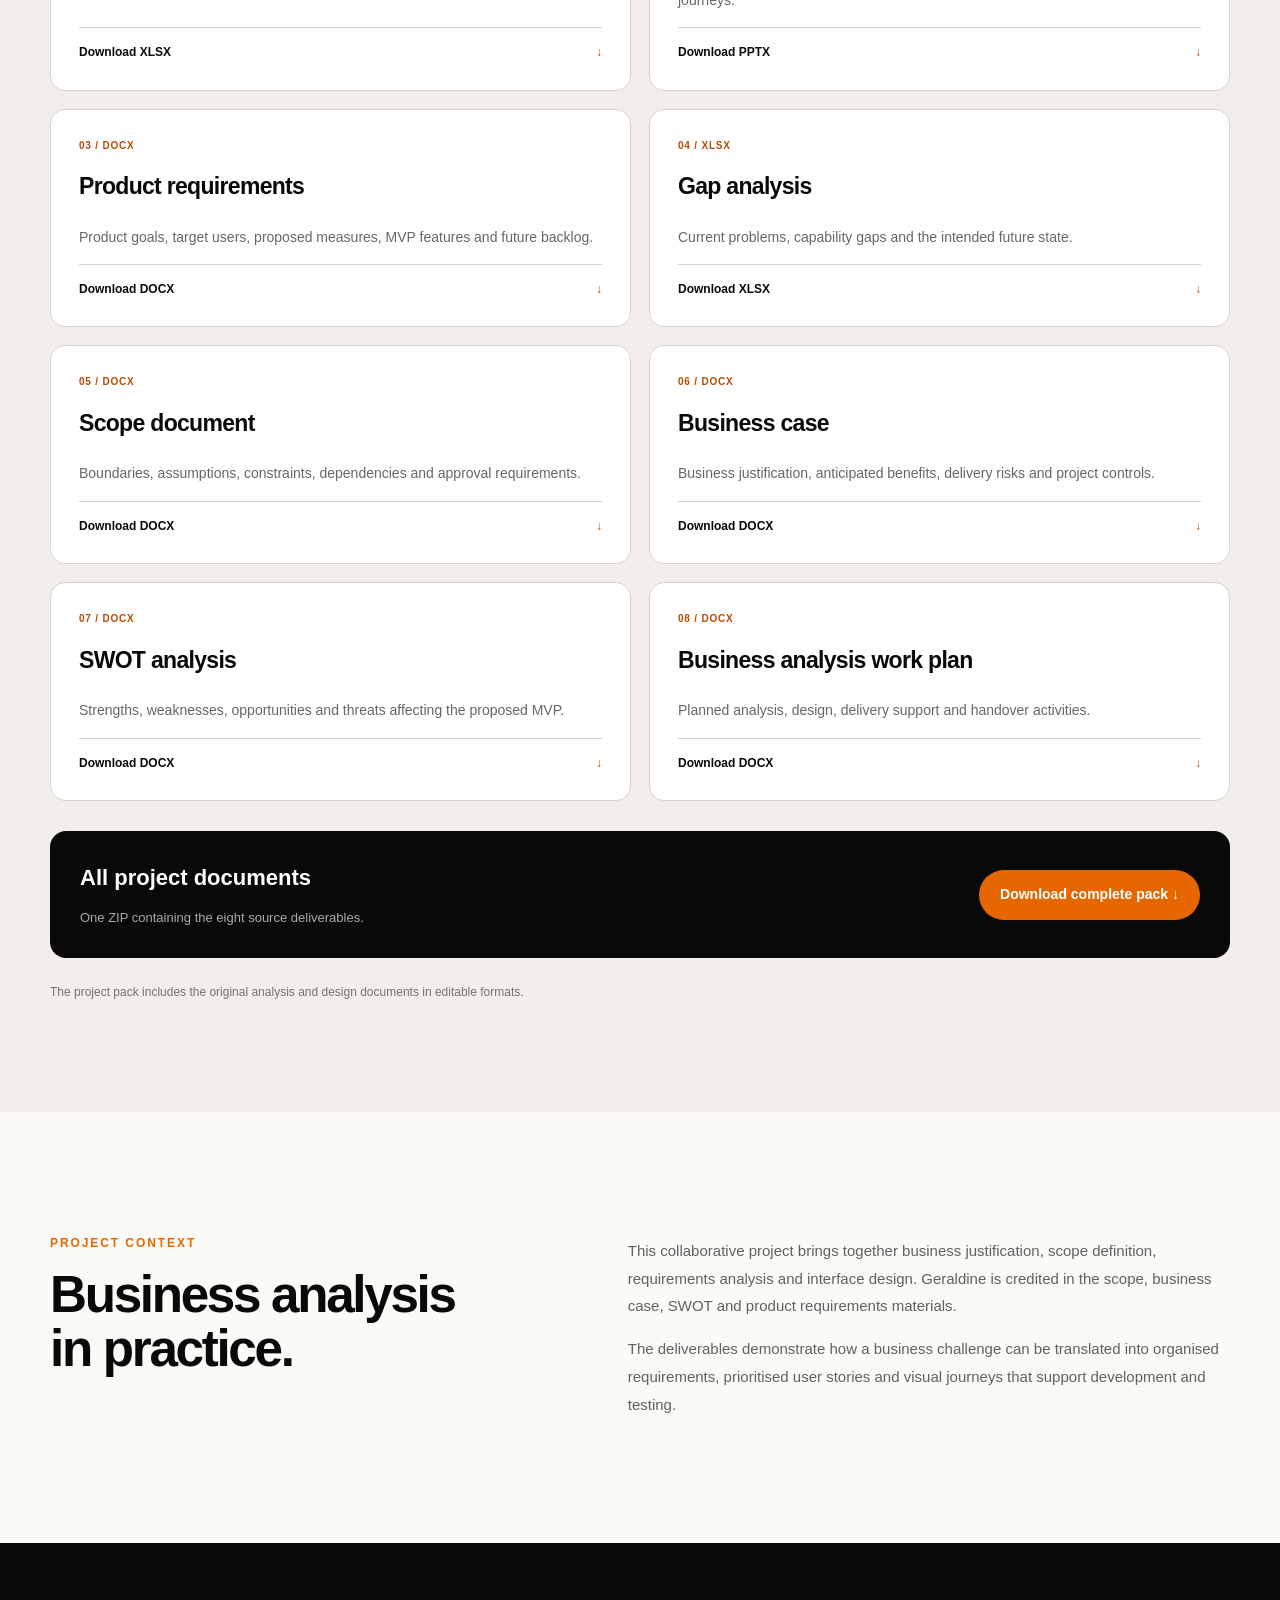
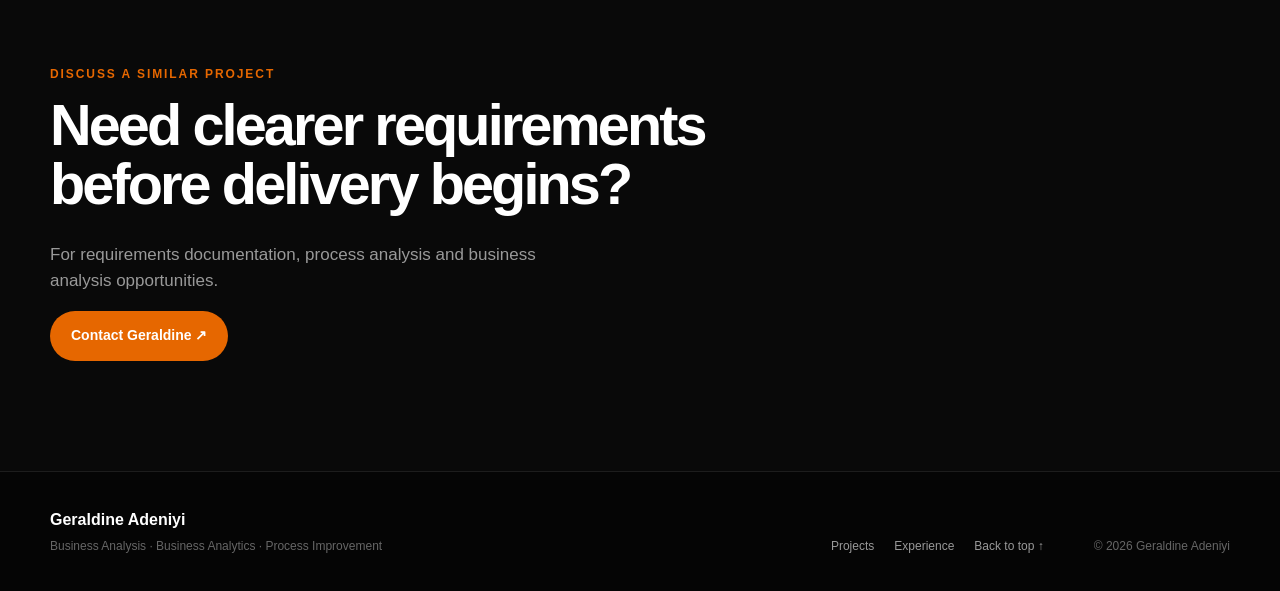
==== commit 74eb623a: "Add files via upload" ====
--- a/health-link.html
+++ b/health-link.html
@@ -1 +1 @@
-<!doctype html><html lang="en"><head><meta charset="utf-8"><meta name="viewport" content="width=device-width,initial-scale=1"><meta name="theme-color" content="#090909"><title>Health Link 001 | Geraldine Adeniyi</title><meta name="description" content="Health Link 001 business analysis case study: hospital digital platform requirements, user stories, wireframes, gap analysis and project documentation."><link rel="stylesheet" href="styles.css"><link rel="icon" href="assets/favicon.svg"><script src="script.js" defer></script></head><body><a class="skip-link" href="#main">Skip to content</a><header class="site-header" id="top"><div class="shell nav-wrap"><a class="brand" href="index.html#top"><span class="brand-mark">GA</span><span class="brand-name">Geraldine Adeniyi</span></a><button class="menu-toggle" type="button" aria-expanded="false" aria-controls="primary-nav" aria-label="Open navigation"><span></span><span></span></button><nav id="primary-nav" class="primary-nav" aria-label="Primary navigation"><a href="index.html#about">About</a><a href="index.html#work">Projects</a><a href="index.html#expertise">Expertise</a><a href="index.html#experience">Experience</a><a href="index.html#contact" class="nav-cta">Let’s connect ↗</a></nav></div></header><main id="main"><section class="hl-hero"><div class="shell"><a class="hl-back" href="index.html#work">← Back to projects</a><p class="section-kicker">Featured case study / Healthcare</p><h1>Health Link 001<span>Hospital digital platform</span></h1><p class="hl-lede">Defining patient journeys and requirements for a hospital’s proposed digital front door.</p><div class="hl-tags"><span>Business analysis</span><span>Requirements engineering</span><span>Wireframes</span><span>Collaborative project</span></div><div class="hero-actions"><a class="button button-primary" href="#documents">Explore the evidence ↓</a><a class="button button-ghost" href="assets/health-link/health-link-project-documents.zip" download>Download document pack ↓</a></div><img class="hl-cover" src="assets/health-link/health-link-overview.svg" alt="Health Link project overview showing a hospital homepage concept and requirements deliverables" width="1440" height="900"><p class="hl-caption">Overview illustration based on the project documents; not a screenshot of a deployed system.</p></div></section><section class="section section-light"><div class="shell hl-intro"><div><p class="section-kicker">The business problem</p><h2>Better access starts with clearer requirements.</h2></div><div><p class="hl-lead">The project brief describes patients relying on visits, calls and manual enquiries to obtain hospital information and support.</p><p>Health Link 001 proposes a responsive digital platform where patients can manage an account, find hospital information and submit enquiries. The analysis also explores a pharmacy journey, with ordering and payment responsibilities dependent on a scope decision.</p><p>The case study brings together the supplied analysis and design artefacts. It demonstrates how business needs were translated into documented requirements, testable scenarios and interface concepts.</p><p class="hl-status">Status: analysis and design documentation. Launch, user adoption and realised benefits are not established by these files.</p></div></div></section><section class="section section-dark"><div class="shell"><div class="section-heading"><p class="section-kicker">The analytical approach</p><h2>From the business problem<br>to delivery detail.</h2></div><div class="hl-steps"><article><b>01</b><h3>Understand the gap</h3><p>Compare manual patient–hospital interactions with the intended digital service and identify the missing capabilities.</p></article><article><b>02</b><h3>Define the boundaries</h3><p>Document the MVP features, exclusions, assumptions and dependencies, including areas needing clarification.</p></article><article><b>03</b><h3>Make needs testable</h3><p>Structure requirements into user stories, MoSCoW priorities and Given–When–Then acceptance criteria.</p></article><article><b>04</b><h3>Visualise and trace</h3><p>Use wireframes to explain the proposed journeys and connect requirements to stories and design decisions.</p></article></div></div></section><section class="section section-cream"><div class="shell"><div class="section-heading split-heading"><div><p class="section-kicker">What the documentation covers</p><h2>A connected patient journey.</h2></div><p>Four feature areas appear in the requirements and design materials. Pharmacy functionality remains subject to scope clarification.</p></div><div class="hl-areas"><article><span>01 / CUSTOMER ACCOUNT</span><h3>Secure access and self-service</h3><p>Registration, email verification, sign-in, password reset and profile management, with validation and access-control scenarios.</p></article><article><span>02 / CONTACT US</span><h3>Information and enquiry handling</h3><p>Contact details, location, enquiries, callbacks, routing and acknowledgement, with clear separation from emergency or clinical support.</p></article><article><span>03 / ABOUT US</span><h3>Find the right hospital information</h3><p>Mission, vision, services and organisational information, with content ownership and approval considerations.</p></article><article><span>04 / PHARMACY · SCOPE DEPENDENT</span><h3>Explore ordering and collection</h3><p>Product eligibility, prescription checks, payment where applicable and collection. The source documents differ on which capabilities belong to this team.</p></article></div></div></section><section class="section section-light"><div class="shell hl-intro"><div><p class="section-kicker">A closer look</p><h2>Documenting uncertainty<br>is part of the analysis.</h2></div><div><p class="hl-lead">The requirements workbook records scope conflicts rather than treating assumptions as approved decisions.</p><p>One example is pharmacy: the scope materials both include a patient-facing ordering capability and exclude ordering, prescription handling and payments elsewhere. The workbook records the conflict, describes the implications and identifies the decision owner.</p><p>Other queries cover profile fields, notification rules, security defaults, content ownership and cross-team dependencies. These show how requirements clarification supports delivery readiness.</p><a class="text-link" href="assets/health-link/requirements-and-user-stories.xlsx" download>Download requirements workbook <span>↓</span></a></div></div></section><section class="section section-cream" id="documents"><div class="shell"><div class="section-heading split-heading"><div><p class="section-kicker">Project evidence / Downloads</p><h2>Explore the work<br>behind the case study.</h2></div><p>Eight distinct deliverables. Download the editable source files individually or take the complete pack. Duplicate uploads are excluded.</p></div><div class="hl-downloads"><article><span class="hl-filetype">01 / XLSX</span><h3>User stories and acceptance criteria</h3><p>High-level requirements, prioritised user stories, acceptance criteria, scope queries and traceability.</p><a href="assets/health-link/requirements-and-user-stories.xlsx" download>Download XLSX <span>↓</span></a></article><article><span class="hl-filetype">02 / PPTX</span><h3>Wireframes</h3><p>13 slides showing the proposed account, information, enquiry and pharmacy journeys.</p><a href="assets/health-link/wireframes.pptx" download>Download PPTX <span>↓</span></a></article><article><span class="hl-filetype">03 / DOCX</span><h3>Product requirements</h3><p>Product goals, target users, proposed measures, MVP features and future backlog.</p><a href="assets/health-link/product-requirements.docx" download>Download DOCX <span>↓</span></a></article><article><span class="hl-filetype">04 / XLSX</span><h3>Gap analysis</h3><p>Current problems, capability gaps and the intended future state.</p><a href="assets/health-link/gap-analysis.xlsx" download>Download XLSX <span>↓</span></a></article><article><span class="hl-filetype">05 / DOCX</span><h3>Scope document</h3><p>Boundaries, assumptions, constraints, dependencies and approval requirements.</p><a href="assets/health-link/scope-document.docx" download>Download DOCX <span>↓</span></a></article><article><span class="hl-filetype">06 / DOCX</span><h3>Business case</h3><p>Business justification, anticipated benefits, delivery risks and project controls.</p><a href="assets/health-link/business-case.docx" download>Download DOCX <span>↓</span></a></article><article><span class="hl-filetype">07 / DOCX</span><h3>SWOT analysis</h3><p>Strengths, weaknesses, opportunities and threats affecting the proposed MVP.</p><a href="assets/health-link/swot-analysis.docx" download>Download DOCX <span>↓</span></a></article><article><span class="hl-filetype">08 / DOCX</span><h3>Business analysis work plan</h3><p>Planned analysis, design, delivery support and handover activities.</p><a href="assets/health-link/ba-work-plan.docx" download>Download DOCX <span>↓</span></a></article></div><div class="hl-pack"><div><h3>All project documents</h3><p>One ZIP containing the eight source deliverables.</p></div><a class="button button-primary" href="assets/health-link/health-link-project-documents.zip" download>Download complete pack ↓</a></div><p class="project-note">Source documents are supplied as working project records and retain their original attribution, assumptions and review fields. Anticipated benefits and budget figures in those records are planning statements, not independently verified outcomes.</p></div></section><section class="section section-light"><div class="shell hl-intro"><div><p class="section-kicker">Project context</p><h2>Evidence with<br>clear boundaries.</h2></div><div><p>Geraldine is credited in the scope, business case, SWOT and product requirements materials. This case study brings together the team’s supporting artefacts, with the original contributor names retained in the downloads.</p><p>The work presented covers requirements analysis, planning and design. Proposed benefit measures describe how the solution could be evaluated after implementation.</p></div></div></section><section class="section contact-section"><div class="shell contact-copy"><p class="section-kicker">Discuss a similar project</p><h2>Need clearer requirements<br>before delivery begins?</h2><p>For requirements documentation, process analysis and business analysis opportunities.</p><a class="button button-primary" href="mailto:Geraldine.Adeniyi@gmail.com">Contact Geraldine ↗</a></div></section></main><footer class="site-footer"><div class="shell footer-grid"><div><strong>Geraldine Adeniyi</strong><p>Business Analysis · Business Analytics · Process Improvement</p></div><div class="footer-links"><a href="index.html#work">Projects</a><a href="index.html#experience">Experience</a><a href="index.html#top">Back to top ↑</a></div><p class="copyright">© <span id="year">2026</span> Geraldine Adeniyi</p></div></footer></body></html>+<!doctype html><html lang="en"><head><meta charset="utf-8"><meta name="viewport" content="width=device-width,initial-scale=1"><meta name="theme-color" content="#090909"><title>Health Link 001 | Geraldine Adeniyi</title><meta name="description" content="Health Link 001 business analysis case study: hospital digital platform requirements, user stories, wireframes, gap analysis and project documentation."><link rel="stylesheet" href="styles.css"><link rel="icon" href="assets/favicon.svg"><script src="script.js" defer></script></head><body><a class="skip-link" href="#main">Skip to content</a><header class="site-header" id="top"><div class="shell nav-wrap"><a class="brand" href="index.html#top"><span class="brand-mark">GA</span><span class="brand-name">Geraldine Adeniyi</span></a><button class="menu-toggle" type="button" aria-expanded="false" aria-controls="primary-nav" aria-label="Open navigation"><span></span><span></span></button><nav id="primary-nav" class="primary-nav" aria-label="Primary navigation"><a href="index.html#about">About</a><a href="index.html#work">Projects</a><a href="index.html#expertise">Expertise</a><a href="index.html#experience">Experience</a><a href="index.html#contact" class="nav-cta">Let’s connect ↗</a></nav></div></header><main id="main"><section class="hl-hero"><div class="shell"><a class="hl-back" href="index.html#work">← Back to projects</a><p class="section-kicker">Featured case study / Healthcare</p><h1>Health Link 001<span>Hospital digital platform</span></h1><p class="hl-lede">Defining patient journeys and requirements for a hospital’s proposed digital front door.</p><div class="hl-tags"><span>Business analysis</span><span>Requirements engineering</span><span>Wireframes</span><span>Collaborative project</span></div><div class="hero-actions"><a class="button button-primary" href="#documents">Explore the evidence ↓</a><a class="button button-ghost" href="assets/health-link/health-link-project-documents.zip" download>Download document pack ↓</a></div><img class="hl-cover" src="assets/health-link/health-link-overview.svg" alt="Health Link project overview showing a hospital homepage concept and requirements deliverables" width="1440" height="900"><p class="hl-caption">Health Link 001 project overview · Requirements and design.</p></div></section><section class="section section-light"><div class="shell hl-intro"><div><p class="section-kicker">The business problem</p><h2>Better access starts with clearer requirements.</h2></div><div><p class="hl-lead">The project brief describes patients relying on visits, calls and manual enquiries to obtain hospital information and support.</p><p>Health Link 001 proposes a responsive digital platform where patients can manage an account, find hospital information and submit enquiries. The supporting design materials also explore the patient journey through pharmacy enquiries, ordering and collection.</p><p>The case study brings together the supplied analysis and design artefacts. It demonstrates how business needs were translated into documented requirements, testable scenarios and interface concepts.</p><p class="hl-status">Project focus: business analysis, requirements documentation and patient-journey design.</p></div></div></section><section class="section section-dark"><div class="shell"><div class="section-heading"><p class="section-kicker">The analytical approach</p><h2>From the business problem<br>to delivery detail.</h2></div><div class="hl-steps"><article><b>01</b><h3>Understand the gap</h3><p>Compare manual patient–hospital interactions with the intended digital service and identify the missing capabilities.</p></article><article><b>02</b><h3>Define the boundaries</h3><p>Define the MVP features, user needs and delivery requirements in a structured scope document.</p></article><article><b>03</b><h3>Make needs testable</h3><p>Structure requirements into user stories, MoSCoW priorities and Given–When–Then acceptance criteria.</p></article><article><b>04</b><h3>Visualise and trace</h3><p>Use wireframes to explain the proposed journeys and connect requirements to stories and design decisions.</p></article></div></div></section><section class="section section-cream"><div class="shell"><div class="section-heading split-heading"><div><p class="section-kicker">What the documentation covers</p><h2>A connected patient journey.</h2></div><p>The requirements and design materials explore four patient-facing areas of the proposed digital platform.</p></div><div class="hl-areas"><article><span>01 / CUSTOMER ACCOUNT</span><h3>Secure access and self-service</h3><p>Registration, email verification, sign-in, password reset and profile management, with validation and access-control scenarios.</p></article><article><span>02 / CONTACT US</span><h3>Information and enquiry handling</h3><p>Contact details, location, enquiries, callbacks, routing and acknowledgement, with clear separation from emergency or clinical support.</p></article><article><span>03 / ABOUT US</span><h3>Find the right hospital information</h3><p>Mission, vision, services and organisational information, with content ownership and approval considerations.</p></article><article><span>04 / PHARMACY</span><h3>Explore ordering and collection</h3><p>Wireframes and user stories explore product information, prescription checks, payment where applicable and collection notifications.</p></article></div></div></section><section class="section section-light"><div class="shell hl-intro"><div><p class="section-kicker">A closer look</p><h2>Requirements that<br>teams can work with.</h2></div><div><p class="hl-lead">The requirements workbook connects business needs with user stories and clear acceptance criteria.</p><p>High-level requirements are broken into practical scenarios covering account access, enquiries, hospital information and pharmacy journeys. Given–When–Then acceptance criteria describe the expected behaviour for each scenario.</p><p>MoSCoW prioritisation and a traceability sheet help organise the work and show how individual stories relate to the wider project requirements.</p><a class="text-link" href="assets/health-link/requirements-and-user-stories.xlsx" download>Explore the requirements workbook <span>↓</span></a></div></div></section><section class="section section-cream" id="documents"><div class="shell"><div class="section-heading split-heading"><div><p class="section-kicker">Project evidence / Downloads</p><h2>Explore the work<br>behind the case study.</h2></div><p>Explore eight supporting deliverables. Download the editable documents individually or take the complete project pack.</p></div><div class="hl-downloads"><article><span class="hl-filetype">01 / XLSX</span><h3>User stories and acceptance criteria</h3><p>High-level requirements, prioritised user stories, acceptance criteria and traceability.</p><a href="assets/health-link/requirements-and-user-stories.xlsx" download>Download XLSX <span>↓</span></a></article><article><span class="hl-filetype">02 / PPTX</span><h3>Wireframes</h3><p>13 slides showing the proposed account, information, enquiry and pharmacy journeys.</p><a href="assets/health-link/wireframes.pptx" download>Download PPTX <span>↓</span></a></article><article><span class="hl-filetype">03 / DOCX</span><h3>Product requirements</h3><p>Product goals, target users, proposed measures, MVP features and future backlog.</p><a href="assets/health-link/product-requirements.docx" download>Download DOCX <span>↓</span></a></article><article><span class="hl-filetype">04 / XLSX</span><h3>Gap analysis</h3><p>Current problems, capability gaps and the intended future state.</p><a href="assets/health-link/gap-analysis.xlsx" download>Download XLSX <span>↓</span></a></article><article><span class="hl-filetype">05 / DOCX</span><h3>Scope document</h3><p>Boundaries, assumptions, constraints, dependencies and approval requirements.</p><a href="assets/health-link/scope-document.docx" download>Download DOCX <span>↓</span></a></article><article><span class="hl-filetype">06 / DOCX</span><h3>Business case</h3><p>Business justification, anticipated benefits, delivery risks and project controls.</p><a href="assets/health-link/business-case.docx" download>Download DOCX <span>↓</span></a></article><article><span class="hl-filetype">07 / DOCX</span><h3>SWOT analysis</h3><p>Strengths, weaknesses, opportunities and threats affecting the proposed MVP.</p><a href="assets/health-link/swot-analysis.docx" download>Download DOCX <span>↓</span></a></article><article><span class="hl-filetype">08 / DOCX</span><h3>Business analysis work plan</h3><p>Planned analysis, design, delivery support and handover activities.</p><a href="assets/health-link/ba-work-plan.docx" download>Download DOCX <span>↓</span></a></article></div><div class="hl-pack"><div><h3>All project documents</h3><p>One ZIP containing the eight source deliverables.</p></div><a class="button button-primary" href="assets/health-link/health-link-project-documents.zip" download>Download complete pack ↓</a></div><p class="project-note">The project pack includes the original analysis and design documents in editable formats.</p></div></section><section class="section section-light"><div class="shell hl-intro"><div><p class="section-kicker">Project context</p><h2>Business analysis<br>in practice.</h2></div><div><p>This collaborative project brings together business justification, scope definition, requirements analysis and interface design. Geraldine is credited in the scope, business case, SWOT and product requirements materials.</p><p>The deliverables demonstrate how a business challenge can be translated into organised requirements, prioritised user stories and visual journeys that support development and testing.</p></div></div></section><section class="section contact-section"><div class="shell contact-copy"><p class="section-kicker">Discuss a similar project</p><h2>Need clearer requirements<br>before delivery begins?</h2><p>For requirements documentation, process analysis and business analysis opportunities.</p><a class="button button-primary" href="mailto:Geraldine.Adeniyi@gmail.com">Contact Geraldine ↗</a></div></section></main><footer class="site-footer"><div class="shell footer-grid"><div><strong>Geraldine Adeniyi</strong><p>Business Analysis · Business Analytics · Process Improvement</p></div><div class="footer-links"><a href="index.html#work">Projects</a><a href="index.html#experience">Experience</a><a href="index.html#top">Back to top ↑</a></div><p class="copyright">© <span id="year">2026</span> Geraldine Adeniyi</p></div></footer></body></html>
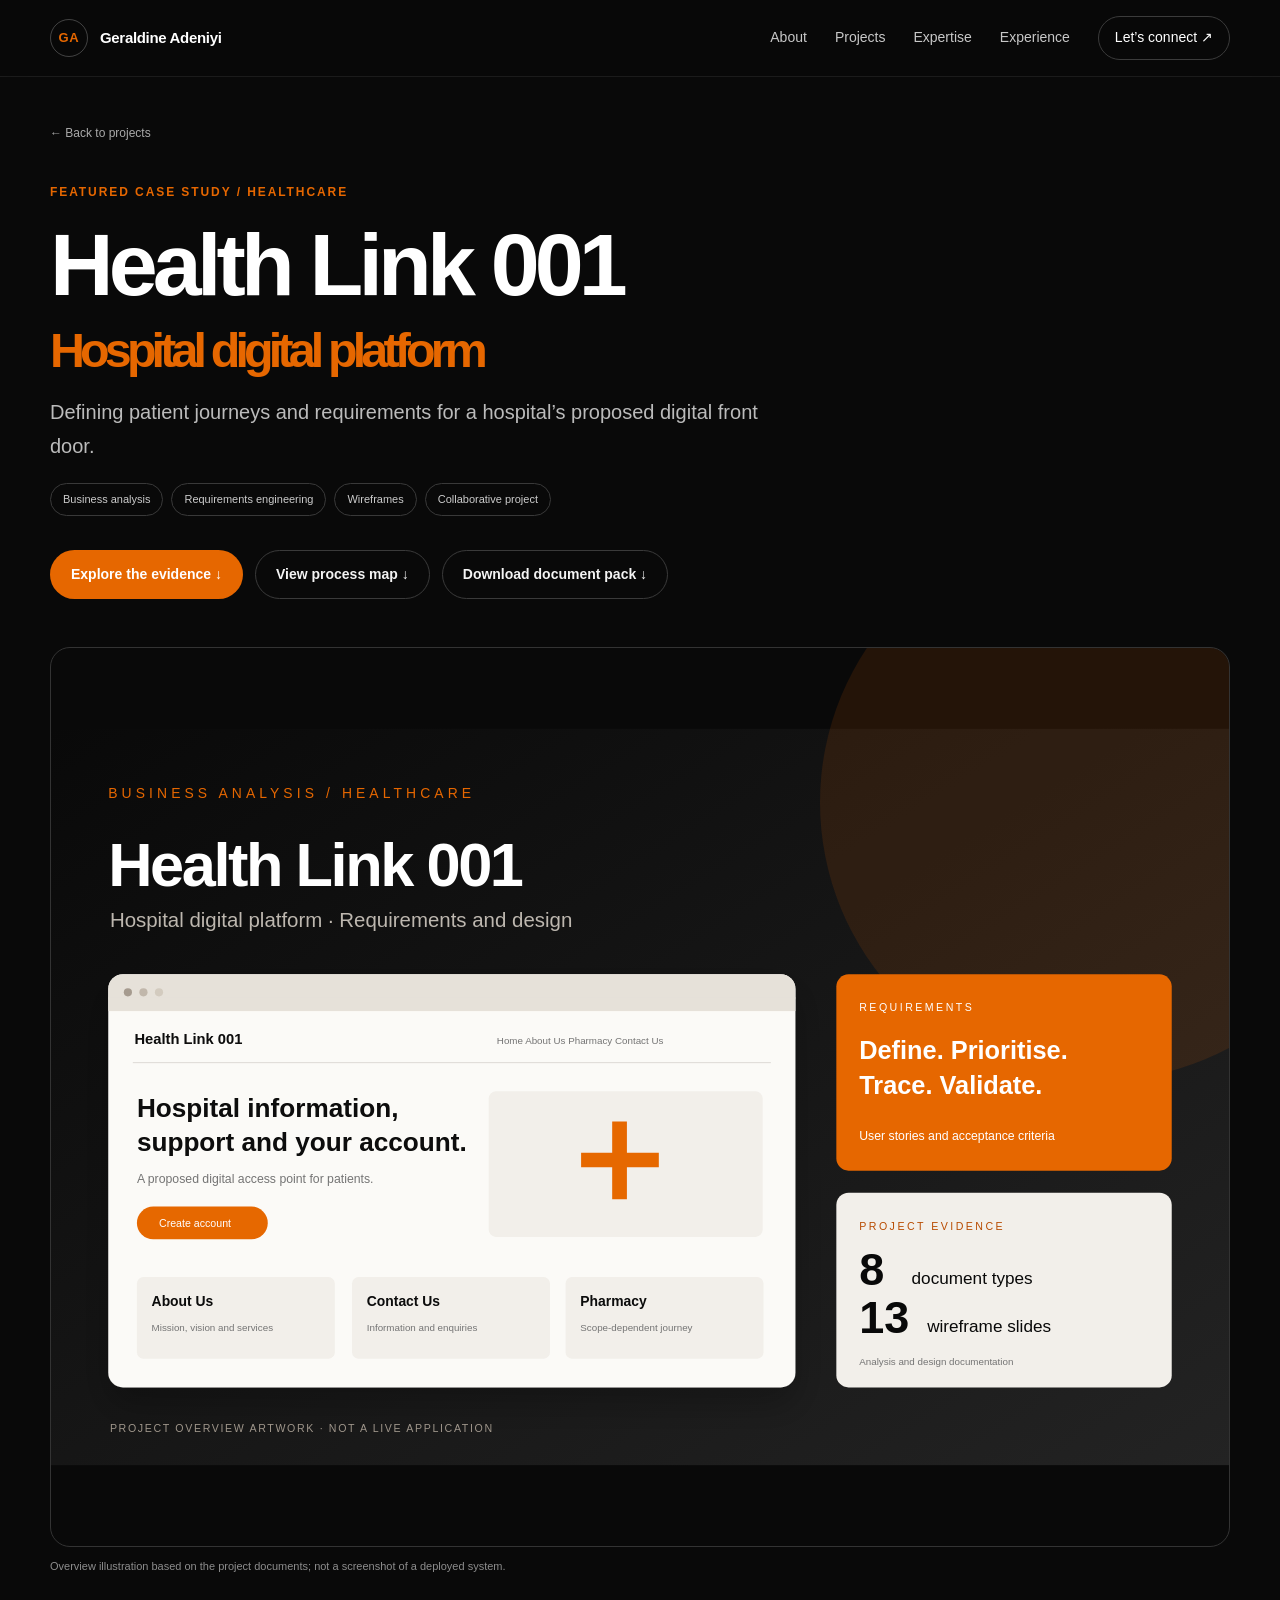
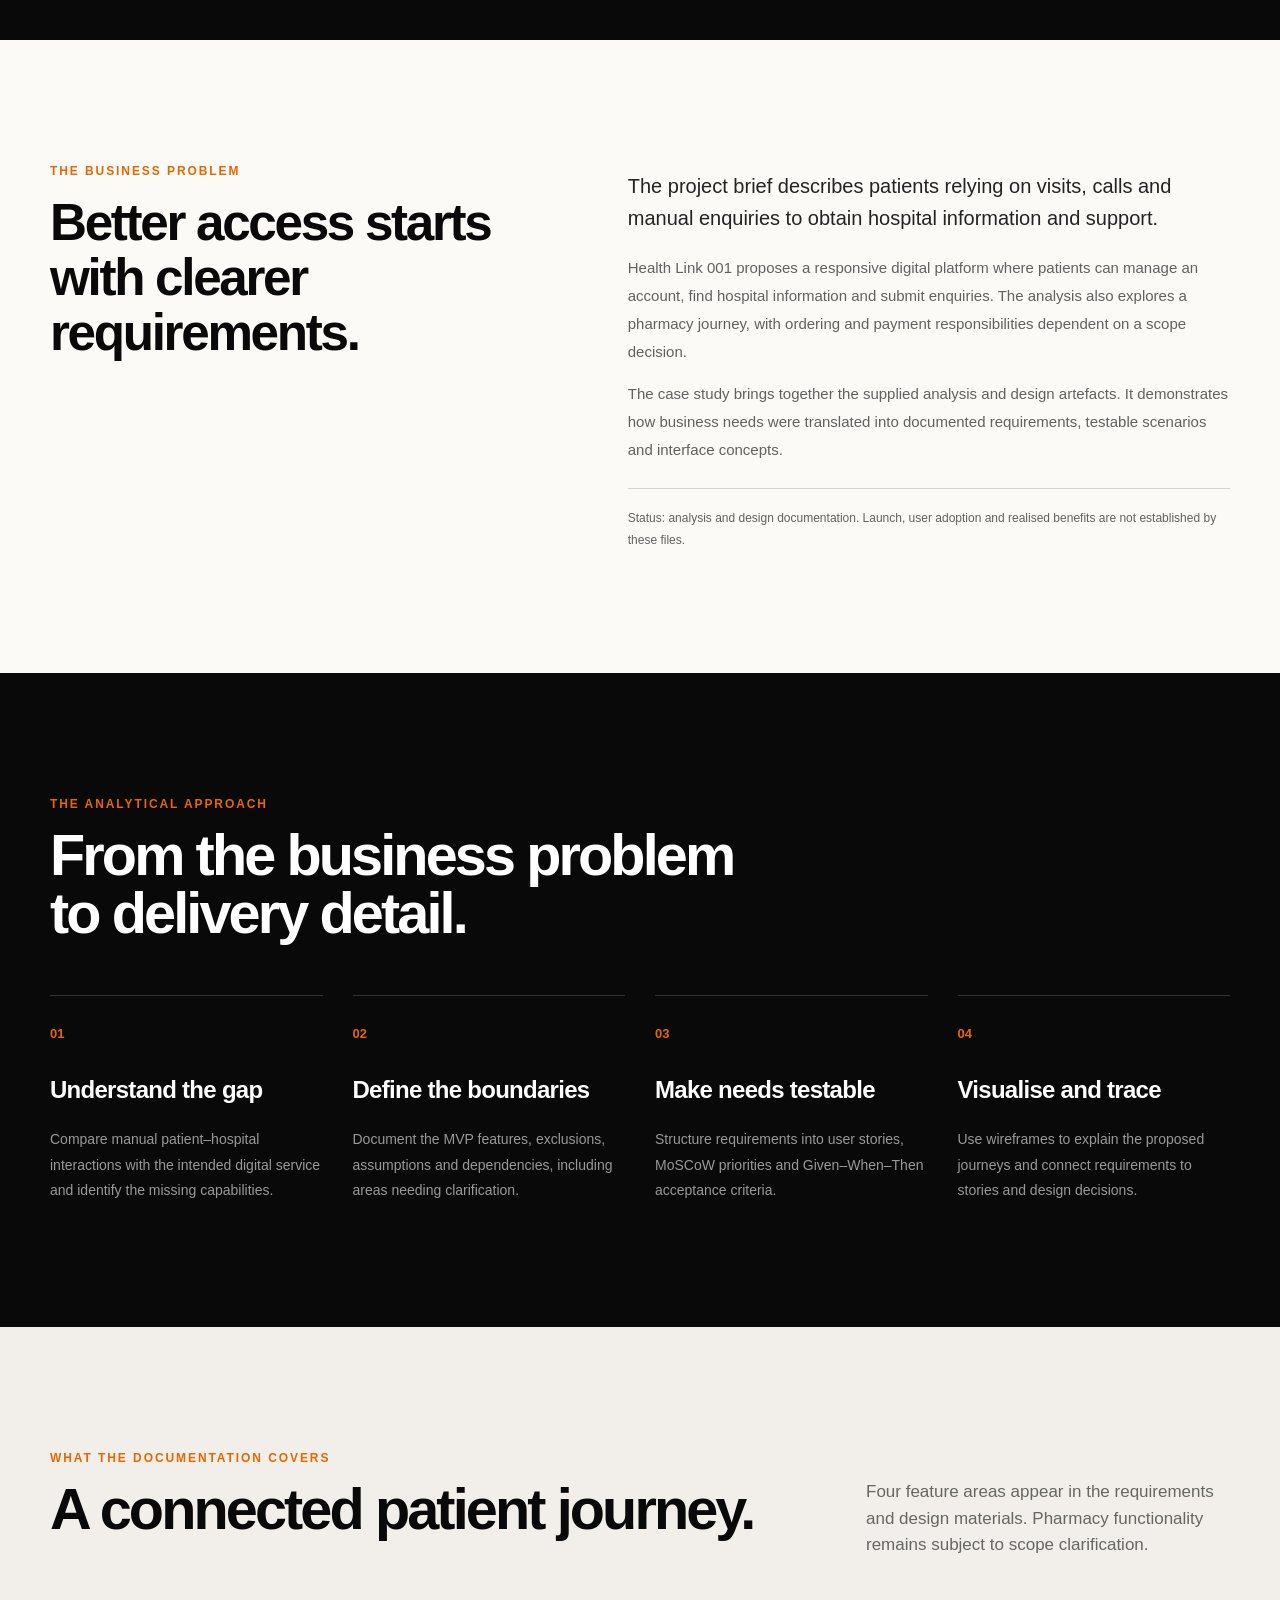
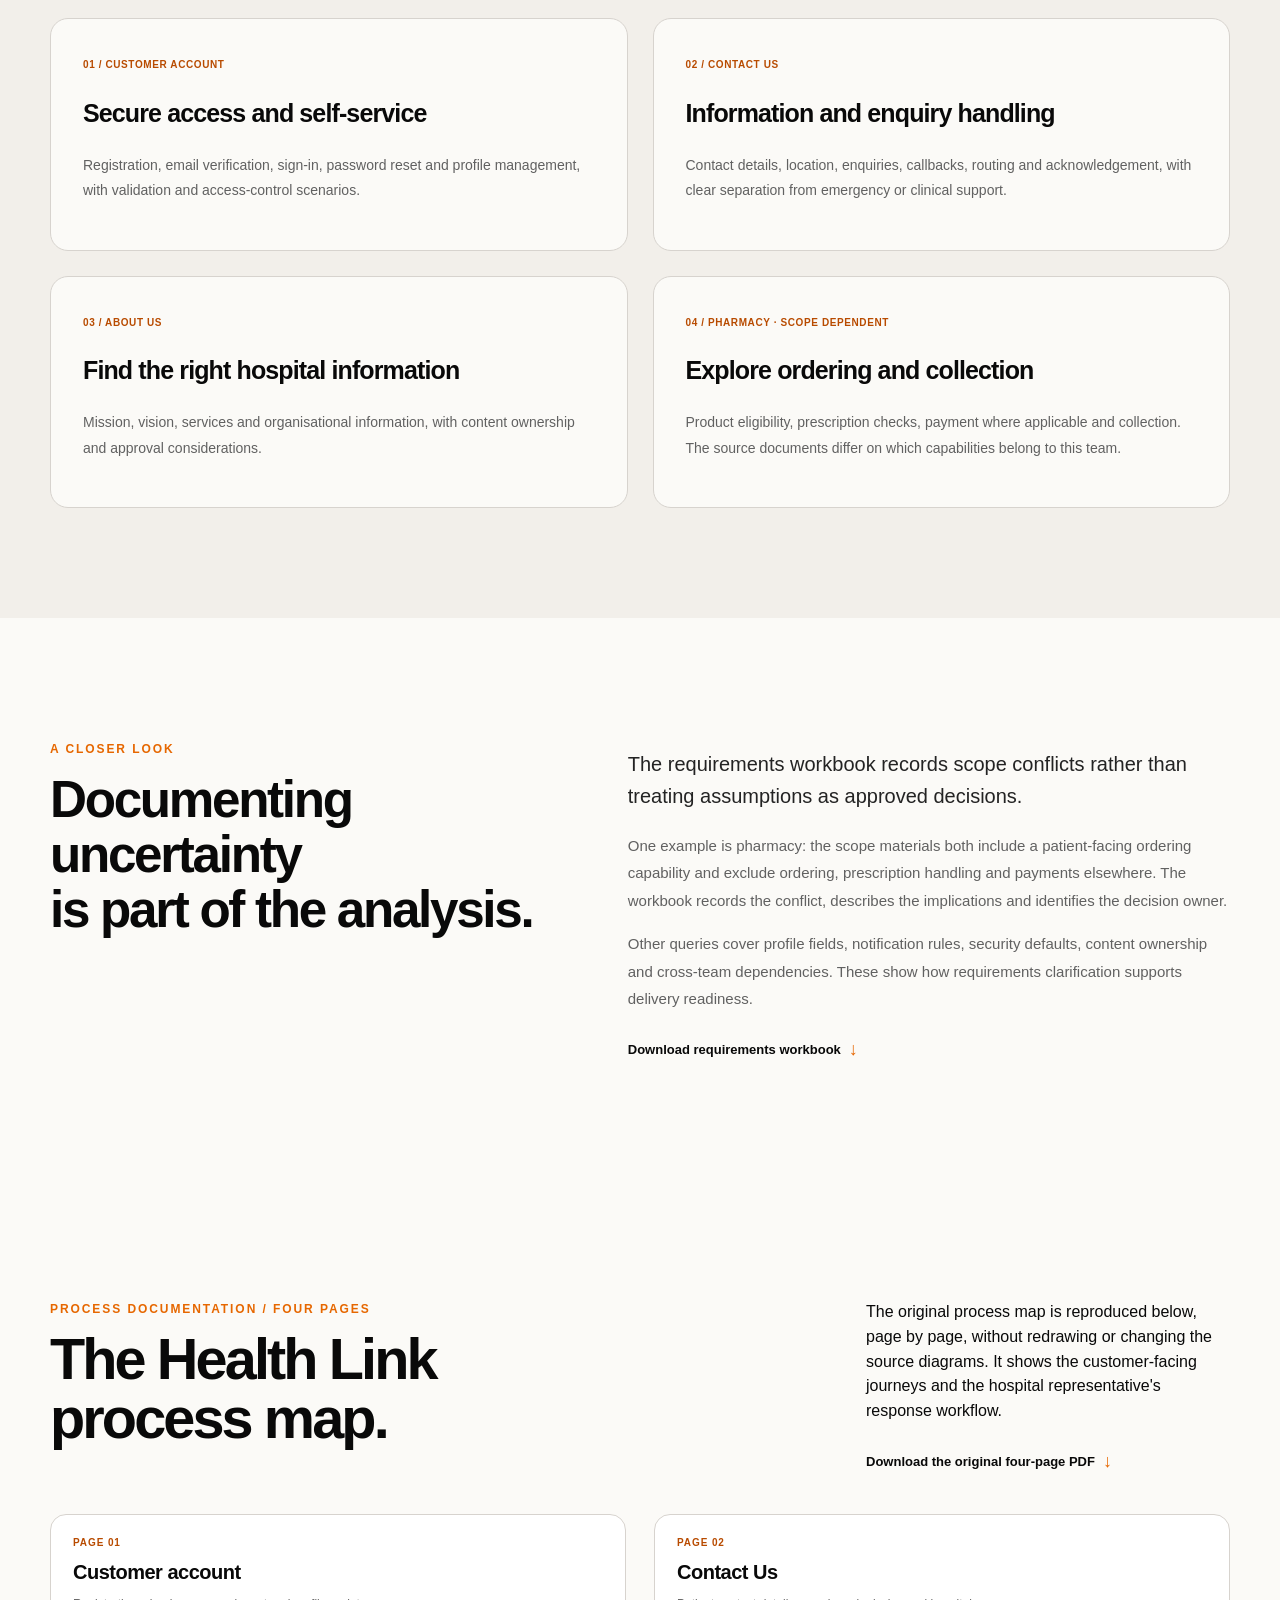
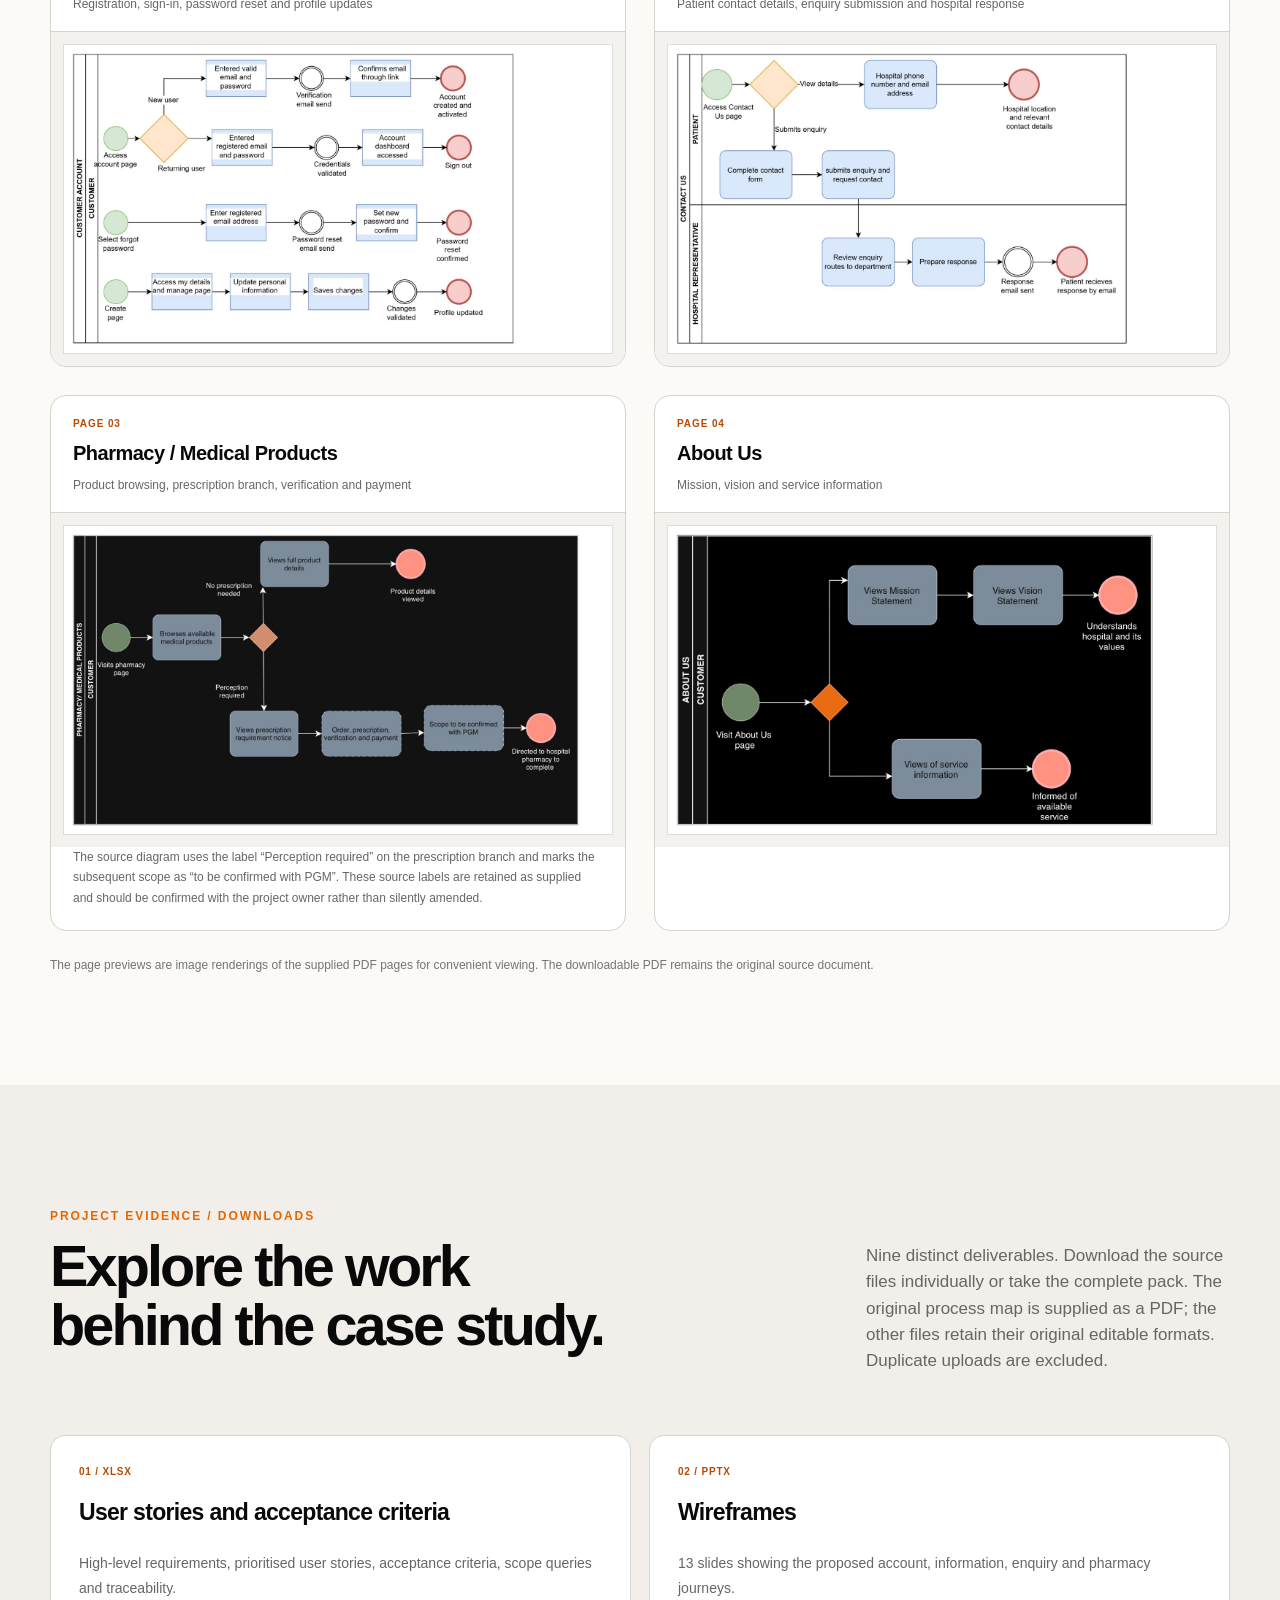
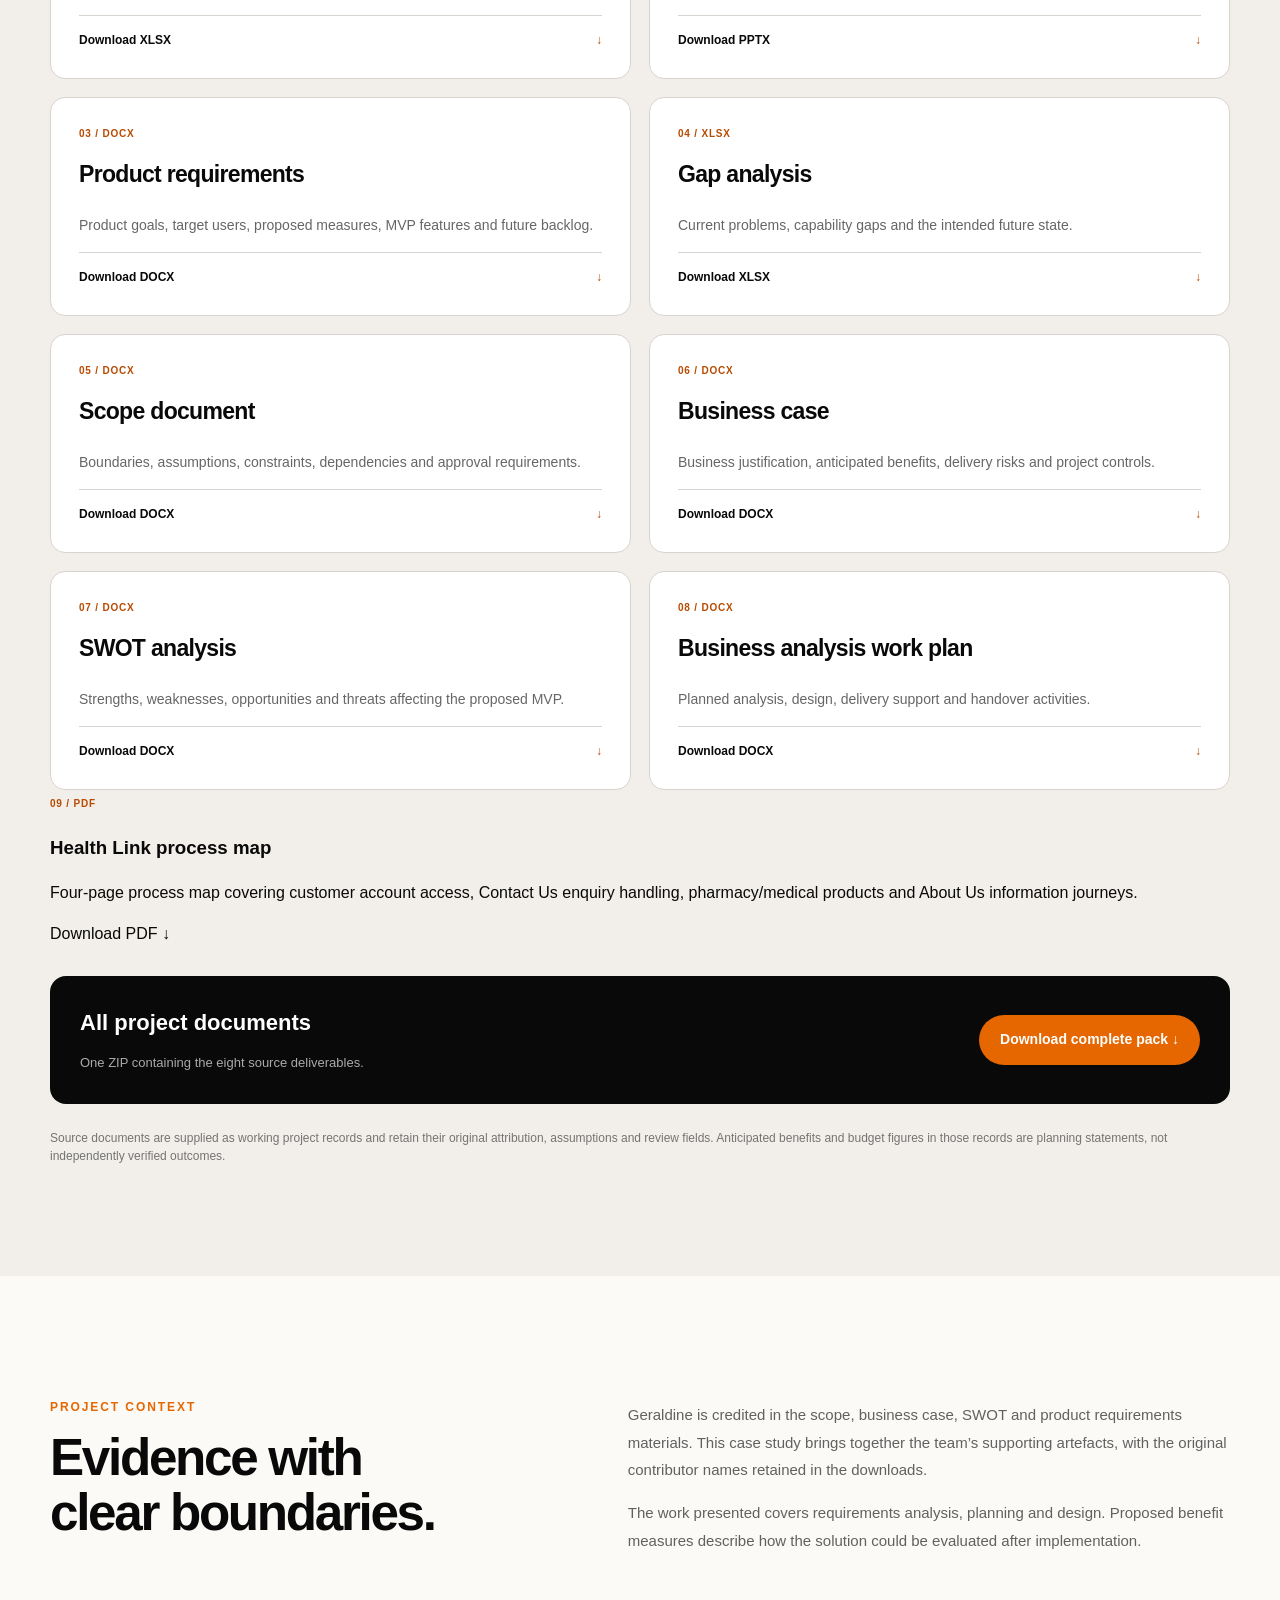
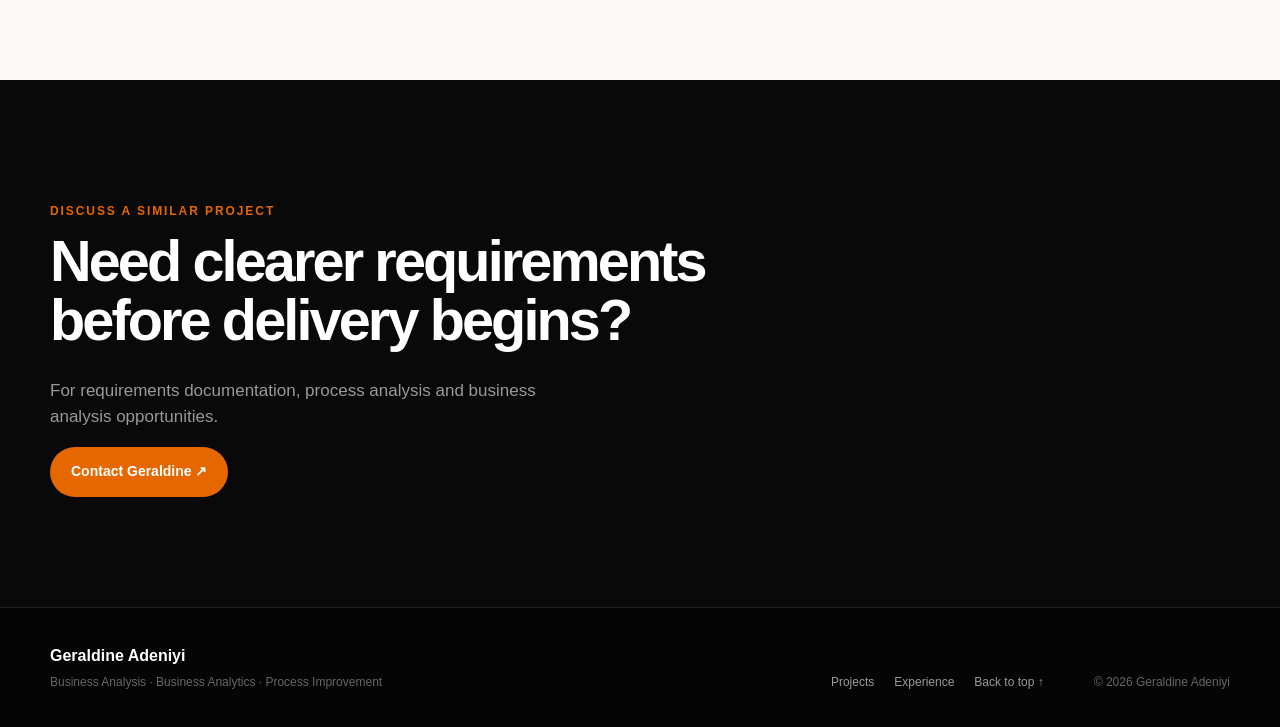
==== commit af948495: "Add files via upload" ====
--- a/health-link.html
+++ b/health-link.html
@@ -1 +1 @@
-<!doctype html><html lang="en"><head><meta charset="utf-8"><meta name="viewport" content="width=device-width,initial-scale=1"><meta name="theme-color" content="#090909"><title>Health Link 001 | Geraldine Adeniyi</title><meta name="description" content="Health Link 001 business analysis case study: hospital digital platform requirements, user stories, wireframes, gap analysis and project documentation."><link rel="stylesheet" href="styles.css"><link rel="icon" href="assets/favicon.svg"><script src="script.js" defer></script></head><body><a class="skip-link" href="#main">Skip to content</a><header class="site-header" id="top"><div class="shell nav-wrap"><a class="brand" href="index.html#top"><span class="brand-mark">GA</span><span class="brand-name">Geraldine Adeniyi</span></a><button class="menu-toggle" type="button" aria-expanded="false" aria-controls="primary-nav" aria-label="Open navigation"><span></span><span></span></button><nav id="primary-nav" class="primary-nav" aria-label="Primary navigation"><a href="index.html#about">About</a><a href="index.html#work">Projects</a><a href="index.html#expertise">Expertise</a><a href="index.html#experience">Experience</a><a href="index.html#contact" class="nav-cta">Let’s connect ↗</a></nav></div></header><main id="main"><section class="hl-hero"><div class="shell"><a class="hl-back" href="index.html#work">← Back to projects</a><p class="section-kicker">Featured case study / Healthcare</p><h1>Health Link 001<span>Hospital digital platform</span></h1><p class="hl-lede">Defining patient journeys and requirements for a hospital’s proposed digital front door.</p><div class="hl-tags"><span>Business analysis</span><span>Requirements engineering</span><span>Wireframes</span><span>Collaborative project</span></div><div class="hero-actions"><a class="button button-primary" href="#documents">Explore the evidence ↓</a><a class="button button-ghost" href="assets/health-link/health-link-project-documents.zip" download>Download document pack ↓</a></div><img class="hl-cover" src="assets/health-link/health-link-overview.svg" alt="Health Link project overview showing a hospital homepage concept and requirements deliverables" width="1440" height="900"><p class="hl-caption">Health Link 001 project overview · Requirements and design.</p></div></section><section class="section section-light"><div class="shell hl-intro"><div><p class="section-kicker">The business problem</p><h2>Better access starts with clearer requirements.</h2></div><div><p class="hl-lead">The project brief describes patients relying on visits, calls and manual enquiries to obtain hospital information and support.</p><p>Health Link 001 proposes a responsive digital platform where patients can manage an account, find hospital information and submit enquiries. The supporting design materials also explore the patient journey through pharmacy enquiries, ordering and collection.</p><p>The case study brings together the supplied analysis and design artefacts. It demonstrates how business needs were translated into documented requirements, testable scenarios and interface concepts.</p><p class="hl-status">Project focus: business analysis, requirements documentation and patient-journey design.</p></div></div></section><section class="section section-dark"><div class="shell"><div class="section-heading"><p class="section-kicker">The analytical approach</p><h2>From the business problem<br>to delivery detail.</h2></div><div class="hl-steps"><article><b>01</b><h3>Understand the gap</h3><p>Compare manual patient–hospital interactions with the intended digital service and identify the missing capabilities.</p></article><article><b>02</b><h3>Define the boundaries</h3><p>Define the MVP features, user needs and delivery requirements in a structured scope document.</p></article><article><b>03</b><h3>Make needs testable</h3><p>Structure requirements into user stories, MoSCoW priorities and Given–When–Then acceptance criteria.</p></article><article><b>04</b><h3>Visualise and trace</h3><p>Use wireframes to explain the proposed journeys and connect requirements to stories and design decisions.</p></article></div></div></section><section class="section section-cream"><div class="shell"><div class="section-heading split-heading"><div><p class="section-kicker">What the documentation covers</p><h2>A connected patient journey.</h2></div><p>The requirements and design materials explore four patient-facing areas of the proposed digital platform.</p></div><div class="hl-areas"><article><span>01 / CUSTOMER ACCOUNT</span><h3>Secure access and self-service</h3><p>Registration, email verification, sign-in, password reset and profile management, with validation and access-control scenarios.</p></article><article><span>02 / CONTACT US</span><h3>Information and enquiry handling</h3><p>Contact details, location, enquiries, callbacks, routing and acknowledgement, with clear separation from emergency or clinical support.</p></article><article><span>03 / ABOUT US</span><h3>Find the right hospital information</h3><p>Mission, vision, services and organisational information, with content ownership and approval considerations.</p></article><article><span>04 / PHARMACY</span><h3>Explore ordering and collection</h3><p>Wireframes and user stories explore product information, prescription checks, payment where applicable and collection notifications.</p></article></div></div></section><section class="section section-light"><div class="shell hl-intro"><div><p class="section-kicker">A closer look</p><h2>Requirements that<br>teams can work with.</h2></div><div><p class="hl-lead">The requirements workbook connects business needs with user stories and clear acceptance criteria.</p><p>High-level requirements are broken into practical scenarios covering account access, enquiries, hospital information and pharmacy journeys. Given–When–Then acceptance criteria describe the expected behaviour for each scenario.</p><p>MoSCoW prioritisation and a traceability sheet help organise the work and show how individual stories relate to the wider project requirements.</p><a class="text-link" href="assets/health-link/requirements-and-user-stories.xlsx" download>Explore the requirements workbook <span>↓</span></a></div></div></section><section class="section section-cream" id="documents"><div class="shell"><div class="section-heading split-heading"><div><p class="section-kicker">Project evidence / Downloads</p><h2>Explore the work<br>behind the case study.</h2></div><p>Explore eight supporting deliverables. Download the editable documents individually or take the complete project pack.</p></div><div class="hl-downloads"><article><span class="hl-filetype">01 / XLSX</span><h3>User stories and acceptance criteria</h3><p>High-level requirements, prioritised user stories, acceptance criteria and traceability.</p><a href="assets/health-link/requirements-and-user-stories.xlsx" download>Download XLSX <span>↓</span></a></article><article><span class="hl-filetype">02 / PPTX</span><h3>Wireframes</h3><p>13 slides showing the proposed account, information, enquiry and pharmacy journeys.</p><a href="assets/health-link/wireframes.pptx" download>Download PPTX <span>↓</span></a></article><article><span class="hl-filetype">03 / DOCX</span><h3>Product requirements</h3><p>Product goals, target users, proposed measures, MVP features and future backlog.</p><a href="assets/health-link/product-requirements.docx" download>Download DOCX <span>↓</span></a></article><article><span class="hl-filetype">04 / XLSX</span><h3>Gap analysis</h3><p>Current problems, capability gaps and the intended future state.</p><a href="assets/health-link/gap-analysis.xlsx" download>Download XLSX <span>↓</span></a></article><article><span class="hl-filetype">05 / DOCX</span><h3>Scope document</h3><p>Boundaries, assumptions, constraints, dependencies and approval requirements.</p><a href="assets/health-link/scope-document.docx" download>Download DOCX <span>↓</span></a></article><article><span class="hl-filetype">06 / DOCX</span><h3>Business case</h3><p>Business justification, anticipated benefits, delivery risks and project controls.</p><a href="assets/health-link/business-case.docx" download>Download DOCX <span>↓</span></a></article><article><span class="hl-filetype">07 / DOCX</span><h3>SWOT analysis</h3><p>Strengths, weaknesses, opportunities and threats affecting the proposed MVP.</p><a href="assets/health-link/swot-analysis.docx" download>Download DOCX <span>↓</span></a></article><article><span class="hl-filetype">08 / DOCX</span><h3>Business analysis work plan</h3><p>Planned analysis, design, delivery support and handover activities.</p><a href="assets/health-link/ba-work-plan.docx" download>Download DOCX <span>↓</span></a></article></div><div class="hl-pack"><div><h3>All project documents</h3><p>One ZIP containing the eight source deliverables.</p></div><a class="button button-primary" href="assets/health-link/health-link-project-documents.zip" download>Download complete pack ↓</a></div><p class="project-note">The project pack includes the original analysis and design documents in editable formats.</p></div></section><section class="section section-light"><div class="shell hl-intro"><div><p class="section-kicker">Project context</p><h2>Business analysis<br>in practice.</h2></div><div><p>This collaborative project brings together business justification, scope definition, requirements analysis and interface design. Geraldine is credited in the scope, business case, SWOT and product requirements materials.</p><p>The deliverables demonstrate how a business challenge can be translated into organised requirements, prioritised user stories and visual journeys that support development and testing.</p></div></div></section><section class="section contact-section"><div class="shell contact-copy"><p class="section-kicker">Discuss a similar project</p><h2>Need clearer requirements<br>before delivery begins?</h2><p>For requirements documentation, process analysis and business analysis opportunities.</p><a class="button button-primary" href="mailto:Geraldine.Adeniyi@gmail.com">Contact Geraldine ↗</a></div></section></main><footer class="site-footer"><div class="shell footer-grid"><div><strong>Geraldine Adeniyi</strong><p>Business Analysis · Business Analytics · Process Improvement</p></div><div class="footer-links"><a href="index.html#work">Projects</a><a href="index.html#experience">Experience</a><a href="index.html#top">Back to top ↑</a></div><p class="copyright">© <span id="year">2026</span> Geraldine Adeniyi</p></div></footer></body></html>+<!doctype html><html lang="en"><head><meta charset="utf-8"><meta name="viewport" content="width=device-width,initial-scale=1"><meta name="theme-color" content="#090909"><title>Health Link 001 | Geraldine Adeniyi</title><meta name="description" content="Health Link 001 business analysis case study: hospital digital platform requirements, user stories, wireframes, process maps, gap analysis and project documentation."><link rel="stylesheet" href="styles.css"><link rel="icon" href="assets/favicon.svg"><script src="script.js" defer></script></head><body><a class="skip-link" href="#main">Skip to content</a><header class="site-header" id="top"><div class="shell nav-wrap"><a class="brand" href="index.html#top"><span class="brand-mark">GA</span><span class="brand-name">Geraldine Adeniyi</span></a><button class="menu-toggle" type="button" aria-expanded="false" aria-controls="primary-nav" aria-label="Open navigation"><span></span><span></span></button><nav id="primary-nav" class="primary-nav" aria-label="Primary navigation"><a href="index.html#about">About</a><a href="index.html#work">Projects</a><a href="index.html#expertise">Expertise</a><a href="index.html#experience">Experience</a><a href="index.html#contact" class="nav-cta">Let’s connect ↗</a></nav></div></header><main id="main"><section class="hl-hero"><div class="shell"><a class="hl-back" href="index.html#work">← Back to projects</a><p class="section-kicker">Featured case study / Healthcare</p><h1>Health Link 001<span>Hospital digital platform</span></h1><p class="hl-lede">Defining patient journeys and requirements for a hospital’s proposed digital front door.</p><div class="hl-tags"><span>Business analysis</span><span>Requirements engineering</span><span>Wireframes</span><span>Collaborative project</span></div><div class="hero-actions"><a class="button button-primary" href="#documents">Explore the evidence ↓</a><a class="button button-ghost" href="#process-map">View process map ↓</a><a class="button button-ghost" href="assets/health-link/health-link-project-documents.zip" download>Download document pack ↓</a></div><img class="hl-cover" src="assets/health-link/health-link-overview.svg" alt="Health Link project overview showing a hospital homepage concept and requirements deliverables" width="1440" height="900"><p class="hl-caption">Overview illustration based on the project documents; not a screenshot of a deployed system.</p></div></section><section class="section section-light"><div class="shell hl-intro"><div><p class="section-kicker">The business problem</p><h2>Better access starts with clearer requirements.</h2></div><div><p class="hl-lead">The project brief describes patients relying on visits, calls and manual enquiries to obtain hospital information and support.</p><p>Health Link 001 proposes a responsive digital platform where patients can manage an account, find hospital information and submit enquiries. The analysis also explores a pharmacy journey, with ordering and payment responsibilities dependent on a scope decision.</p><p>The case study brings together the supplied analysis and design artefacts. It demonstrates how business needs were translated into documented requirements, testable scenarios and interface concepts.</p><p class="hl-status">Status: analysis and design documentation. Launch, user adoption and realised benefits are not established by these files.</p></div></div></section><section class="section section-dark"><div class="shell"><div class="section-heading"><p class="section-kicker">The analytical approach</p><h2>From the business problem<br>to delivery detail.</h2></div><div class="hl-steps"><article><b>01</b><h3>Understand the gap</h3><p>Compare manual patient–hospital interactions with the intended digital service and identify the missing capabilities.</p></article><article><b>02</b><h3>Define the boundaries</h3><p>Document the MVP features, exclusions, assumptions and dependencies, including areas needing clarification.</p></article><article><b>03</b><h3>Make needs testable</h3><p>Structure requirements into user stories, MoSCoW priorities and Given–When–Then acceptance criteria.</p></article><article><b>04</b><h3>Visualise and trace</h3><p>Use wireframes to explain the proposed journeys and connect requirements to stories and design decisions.</p></article></div></div></section><section class="section section-cream"><div class="shell"><div class="section-heading split-heading"><div><p class="section-kicker">What the documentation covers</p><h2>A connected patient journey.</h2></div><p>Four feature areas appear in the requirements and design materials. Pharmacy functionality remains subject to scope clarification.</p></div><div class="hl-areas"><article><span>01 / CUSTOMER ACCOUNT</span><h3>Secure access and self-service</h3><p>Registration, email verification, sign-in, password reset and profile management, with validation and access-control scenarios.</p></article><article><span>02 / CONTACT US</span><h3>Information and enquiry handling</h3><p>Contact details, location, enquiries, callbacks, routing and acknowledgement, with clear separation from emergency or clinical support.</p></article><article><span>03 / ABOUT US</span><h3>Find the right hospital information</h3><p>Mission, vision, services and organisational information, with content ownership and approval considerations.</p></article><article><span>04 / PHARMACY · SCOPE DEPENDENT</span><h3>Explore ordering and collection</h3><p>Product eligibility, prescription checks, payment where applicable and collection. The source documents differ on which capabilities belong to this team.</p></article></div></div></section><section class="section section-light"><div class="shell hl-intro"><div><p class="section-kicker">A closer look</p><h2>Documenting uncertainty<br>is part of the analysis.</h2></div><div><p class="hl-lead">The requirements workbook records scope conflicts rather than treating assumptions as approved decisions.</p><p>One example is pharmacy: the scope materials both include a patient-facing ordering capability and exclude ordering, prescription handling and payments elsewhere. The workbook records the conflict, describes the implications and identifies the decision owner.</p><p>Other queries cover profile fields, notification rules, security defaults, content ownership and cross-team dependencies. These show how requirements clarification supports delivery readiness.</p><a class="text-link" href="assets/health-link/requirements-and-user-stories.xlsx" download>Download requirements workbook <span>↓</span></a></div></div></section><section class="section section-light hl-process-section" id="process-map"><div class="shell"><div class="section-heading split-heading"><div><p class="section-kicker">Process documentation / Four pages</p><h2>The Health Link<br>process map.</h2></div><div><p>The original process map is reproduced below, page by page, without redrawing or changing the source diagrams. It shows the customer-facing journeys and the hospital representative's response workflow.</p><a class="text-link" href="assets/health-link/process-map.pdf" download>Download the original four-page PDF <span>↓</span></a></div></div><div class="hl-process-pages"><figure><figcaption><span>PAGE 01</span><strong>Customer account</strong><small>Registration, sign-in, password reset and profile updates</small></figcaption><a href="assets/health-link/process-map/page-01.png" target="_blank" rel="noopener"><img src="assets/health-link/process-map/page-01.png" alt="Original Health Link process map page 1: customer account registration, returning-user sign-in, forgotten password and profile update workflows" loading="lazy"></a></figure><figure><figcaption><span>PAGE 02</span><strong>Contact Us</strong><small>Patient contact details, enquiry submission and hospital response</small></figcaption><a href="assets/health-link/process-map/page-02.png" target="_blank" rel="noopener"><img src="assets/health-link/process-map/page-02.png" alt="Original Health Link process map page 2: patient views contact details or submits an enquiry, which a hospital representative reviews and answers by email" loading="lazy"></a></figure><figure><figcaption><span>PAGE 03</span><strong>Pharmacy / Medical Products</strong><small>Product browsing, prescription branch, verification and payment</small></figcaption><a href="assets/health-link/process-map/page-03.png" target="_blank" rel="noopener"><img src="assets/health-link/process-map/page-03.png" alt="Original Health Link process map page 3: pharmacy product browsing, no-prescription and prescription-required branches, verification and payment, with scope to be confirmed with PGM" loading="lazy"></a><p class="hl-process-note">The source diagram uses the label “Perception required” on the prescription branch and marks the subsequent scope as “to be confirmed with PGM”. These source labels are retained as supplied and should be confirmed with the project owner rather than silently amended.</p></figure><figure><figcaption><span>PAGE 04</span><strong>About Us</strong><small>Mission, vision and service information</small></figcaption><a href="assets/health-link/process-map/page-04.png" target="_blank" rel="noopener"><img src="assets/health-link/process-map/page-04.png" alt="Original Health Link process map page 4: About Us page branches to mission and vision statements or service information" loading="lazy"></a></figure></div><p class="project-note">The page previews are image renderings of the supplied PDF pages for convenient viewing. The downloadable PDF remains the original source document.</p></div></section><section class="section section-cream" id="documents"><div class="shell"><div class="section-heading split-heading"><div><p class="section-kicker">Project evidence / Downloads</p><h2>Explore the work<br>behind the case study.</h2></div><p>Nine distinct deliverables. Download the source files individually or take the complete pack. The original process map is supplied as a PDF; the other files retain their original editable formats. Duplicate uploads are excluded.</p></div><div class="hl-downloads"><article><span class="hl-filetype">01 / XLSX</span><h3>User stories and acceptance criteria</h3><p>High-level requirements, prioritised user stories, acceptance criteria, scope queries and traceability.</p><a href="assets/health-link/requirements-and-user-stories.xlsx" download>Download XLSX <span>↓</span></a></article><article><span class="hl-filetype">02 / PPTX</span><h3>Wireframes</h3><p>13 slides showing the proposed account, information, enquiry and pharmacy journeys.</p><a href="assets/health-link/wireframes.pptx" download>Download PPTX <span>↓</span></a></article><article><span class="hl-filetype">03 / DOCX</span><h3>Product requirements</h3><p>Product goals, target users, proposed measures, MVP features and future backlog.</p><a href="assets/health-link/product-requirements.docx" download>Download DOCX <span>↓</span></a></article><article><span class="hl-filetype">04 / XLSX</span><h3>Gap analysis</h3><p>Current problems, capability gaps and the intended future state.</p><a href="assets/health-link/gap-analysis.xlsx" download>Download XLSX <span>↓</span></a></article><article><span class="hl-filetype">05 / DOCX</span><h3>Scope document</h3><p>Boundaries, assumptions, constraints, dependencies and approval requirements.</p><a href="assets/health-link/scope-document.docx" download>Download DOCX <span>↓</span></a></article><article><span class="hl-filetype">06 / DOCX</span><h3>Business case</h3><p>Business justification, anticipated benefits, delivery risks and project controls.</p><a href="assets/health-link/business-case.docx" download>Download DOCX <span>↓</span></a></article><article><span class="hl-filetype">07 / DOCX</span><h3>SWOT analysis</h3><p>Strengths, weaknesses, opportunities and threats affecting the proposed MVP.</p><a href="assets/health-link/swot-analysis.docx" download>Download DOCX <span>↓</span></a></article><article><span class="hl-filetype">08 / DOCX</span><h3>Business analysis work plan</h3><p>Planned analysis, design, delivery support and handover activities.</p><a href="assets/health-link/ba-work-plan.docx" download>Download DOCX <span>↓</span></a></article></div><article><span class="hl-filetype">09 / PDF</span><h3>Health Link process map</h3><p>Four-page process map covering customer account access, Contact Us enquiry handling, pharmacy/medical products and About Us information journeys.</p><a href="assets/health-link/process-map.pdf" download>Download PDF <span>↓</span></a></article><div class="hl-pack"><div><h3>All project documents</h3><p>One ZIP containing the eight source deliverables.</p></div><a class="button button-primary" href="assets/health-link/health-link-project-documents.zip" download>Download complete pack ↓</a></div><p class="project-note">Source documents are supplied as working project records and retain their original attribution, assumptions and review fields. Anticipated benefits and budget figures in those records are planning statements, not independently verified outcomes.</p></div></section><section class="section section-light"><div class="shell hl-intro"><div><p class="section-kicker">Project context</p><h2>Evidence with<br>clear boundaries.</h2></div><div><p>Geraldine is credited in the scope, business case, SWOT and product requirements materials. This case study brings together the team’s supporting artefacts, with the original contributor names retained in the downloads.</p><p>The work presented covers requirements analysis, planning and design. Proposed benefit measures describe how the solution could be evaluated after implementation.</p></div></div></section><section class="section contact-section"><div class="shell contact-copy"><p class="section-kicker">Discuss a similar project</p><h2>Need clearer requirements<br>before delivery begins?</h2><p>For requirements documentation, process analysis and business analysis opportunities.</p><a class="button button-primary" href="mailto:Geraldine.Adeniyi@gmail.com">Contact Geraldine ↗</a></div></section></main><footer class="site-footer"><div class="shell footer-grid"><div><strong>Geraldine Adeniyi</strong><p>Business Analysis · Business Analytics · Process Improvement</p></div><div class="footer-links"><a href="index.html#work">Projects</a><a href="index.html#experience">Experience</a><a href="index.html#top">Back to top ↑</a></div><p class="copyright">© <span id="year">2026</span> Geraldine Adeniyi</p></div></footer></body></html>
--- a/styles.css
+++ b/styles.css
@@ -89,3 +89,16 @@
 
 /* Health Link project and case study */
 .hl-featured{grid-column:1/-1;display:grid!important;grid-template-columns:1.25fr 1fr}.hl-featured[hidden]{display:none!important}.project-showcase .hl-featured .project-image{aspect-ratio:auto;min-height:370px}.hl-featured .project-image img{object-fit:cover}.hl-featured .project-body{padding:35px}.hl-card-tags,.hl-tags{display:flex;gap:8px;flex-wrap:wrap;margin:20px 0}.hl-card-tags span{font-size:10px;padding:6px 9px;border:1px solid var(--line);border-radius:20px}.hl-card-download{font-size:12px;color:var(--accent-deep);font-weight:700;margin-top:15px}.hl-hero{padding:120px 0 65px;background:var(--ink);color:white}.hl-back{display:inline-block;color:#aaa;font-size:12px;margin-bottom:28px}.hl-hero h1{font-size:clamp(52px,7vw,88px);line-height:1;letter-spacing:-.055em;margin:20px 0}.hl-hero h1 span{display:block;color:var(--accent);font-size:.55em;margin-top:17px}.hl-lede{font-size:20px;color:#bbb;max-width:720px;line-height:1.7}.hl-tags span{border:1px solid #393939;border-radius:20px;padding:7px 12px;font-size:11px;color:#ccc}.hl-cover{width:100%;border-radius:20px;border:1px solid #333;margin-top:48px}.hl-caption{font-size:11px;color:#8d8d8d;margin-bottom:0}.hl-intro{display:grid;grid-template-columns:.9fr 1.1fr;gap:85px}.hl-intro h2{font-size:clamp(35px,4vw,53px);line-height:1.07;letter-spacing:-.045em;margin:15px 0}.hl-intro p:not(.section-kicker){font-size:15px;line-height:1.85;color:#616161}.hl-intro .hl-lead{font-size:20px!important;color:#232323!important;line-height:1.6!important}.hl-status{font-size:12px!important;border-top:1px solid var(--line);padding-top:18px;margin-top:24px}.hl-steps{display:grid;grid-template-columns:repeat(4,1fr);gap:30px}.hl-steps article{border-top:1px solid #333;padding-top:25px}.hl-steps b{color:var(--accent);font-size:13px}.hl-steps h3{font-size:24px;letter-spacing:-.03em;margin-top:30px;line-height:1.15}.hl-steps p{color:#999;font-size:14px;line-height:1.8}.hl-areas{display:grid;grid-template-columns:1fr 1fr;gap:25px}.hl-areas article{background:var(--paper);border-radius:18px;padding:32px;border:1px solid var(--line)}.hl-areas span{font-size:10px;color:var(--accent-deep);letter-spacing:.06em;font-weight:800}.hl-areas h3{font-size:25px;line-height:1.2;letter-spacing:-.035em;margin-top:22px}.hl-areas p{font-size:14px;line-height:1.8;color:#616161}.hl-downloads{display:grid;grid-template-columns:repeat(2,1fr);gap:18px}.hl-downloads article{background:white;border:1px solid var(--line);padding:28px;border-radius:15px;display:flex;flex-direction:column}.hl-filetype{font-size:10px;letter-spacing:.08em;color:var(--accent-deep);font-weight:800}.hl-downloads h3{font-size:23px;letter-spacing:-.03em;margin:20px 0 10px;line-height:1.2}.hl-downloads p{font-size:14px;line-height:1.8;color:#666}.hl-downloads a{display:flex;justify-content:space-between;border-top:1px solid var(--line);padding-top:15px;margin-top:auto;font-size:12px;font-weight:800}.hl-downloads a span{color:var(--accent-deep)}.hl-pack{margin-top:30px;padding:30px;background:var(--ink);color:white;border-radius:16px;display:flex;justify-content:space-between;gap:25px;align-items:center}.hl-pack h3{margin:0;font-size:22px}.hl-pack p{font-size:13px;color:#aaa;margin-bottom:0}@media(max-width:980px){.hl-featured{grid-template-columns:1fr!important}.project-showcase .hl-featured .project-image{min-height:0;aspect-ratio:16/10}.hl-intro{grid-template-columns:1fr;gap:20px}.hl-steps{grid-template-columns:1fr 1fr}.hl-featured .project-body{padding:28px}}@media(max-width:640px){.hl-hero{padding-top:110px}.hl-hero h1{font-size:51px}.hl-lede{font-size:17px}.hl-cover{margin-top:30px;border-radius:12px}.hl-steps,.hl-areas,.hl-downloads{grid-template-columns:1fr}.hl-pack{display:block;padding:25px}.hl-pack .button{margin-top:25px}.hl-downloads article,.hl-areas article{padding:25px}.hl-featured .project-body{padding:23px 20px}.hl-hero .hero-actions .button{font-size:12px}.hl-featured .live-badge{font-size:9px;top:12px;left:12px}}
+
+/* Health Link process-map source previews */
+.hl-process-section .section-heading{margin-bottom:38px}
+.hl-process-pages{display:grid;grid-template-columns:1fr 1fr;gap:28px}
+.hl-process-pages figure{margin:0;background:#fff;border:1px solid var(--line);border-radius:16px;overflow:hidden}
+.hl-process-pages figcaption{display:flex;flex-direction:column;gap:7px;padding:20px 22px 16px}
+.hl-process-pages figcaption span{font-size:10px;letter-spacing:.09em;color:var(--accent-deep);font-weight:800}
+.hl-process-pages figcaption strong{font-size:20px;letter-spacing:-.025em}
+.hl-process-pages figcaption small{font-size:12px;color:#666;line-height:1.6}
+.hl-process-pages figure>a{display:block;background:#f4f2ee;border-top:1px solid var(--line);padding:12px}
+.hl-process-pages img{display:block;width:100%;height:auto;border:1px solid #ddd}
+.hl-process-note{margin:0;padding:0 22px 22px;font-size:12px;line-height:1.7;color:#666}
+@media(max-width:640px){.hl-process-pages{grid-template-columns:1fr}.hl-process-pages figcaption{padding:18px}}
